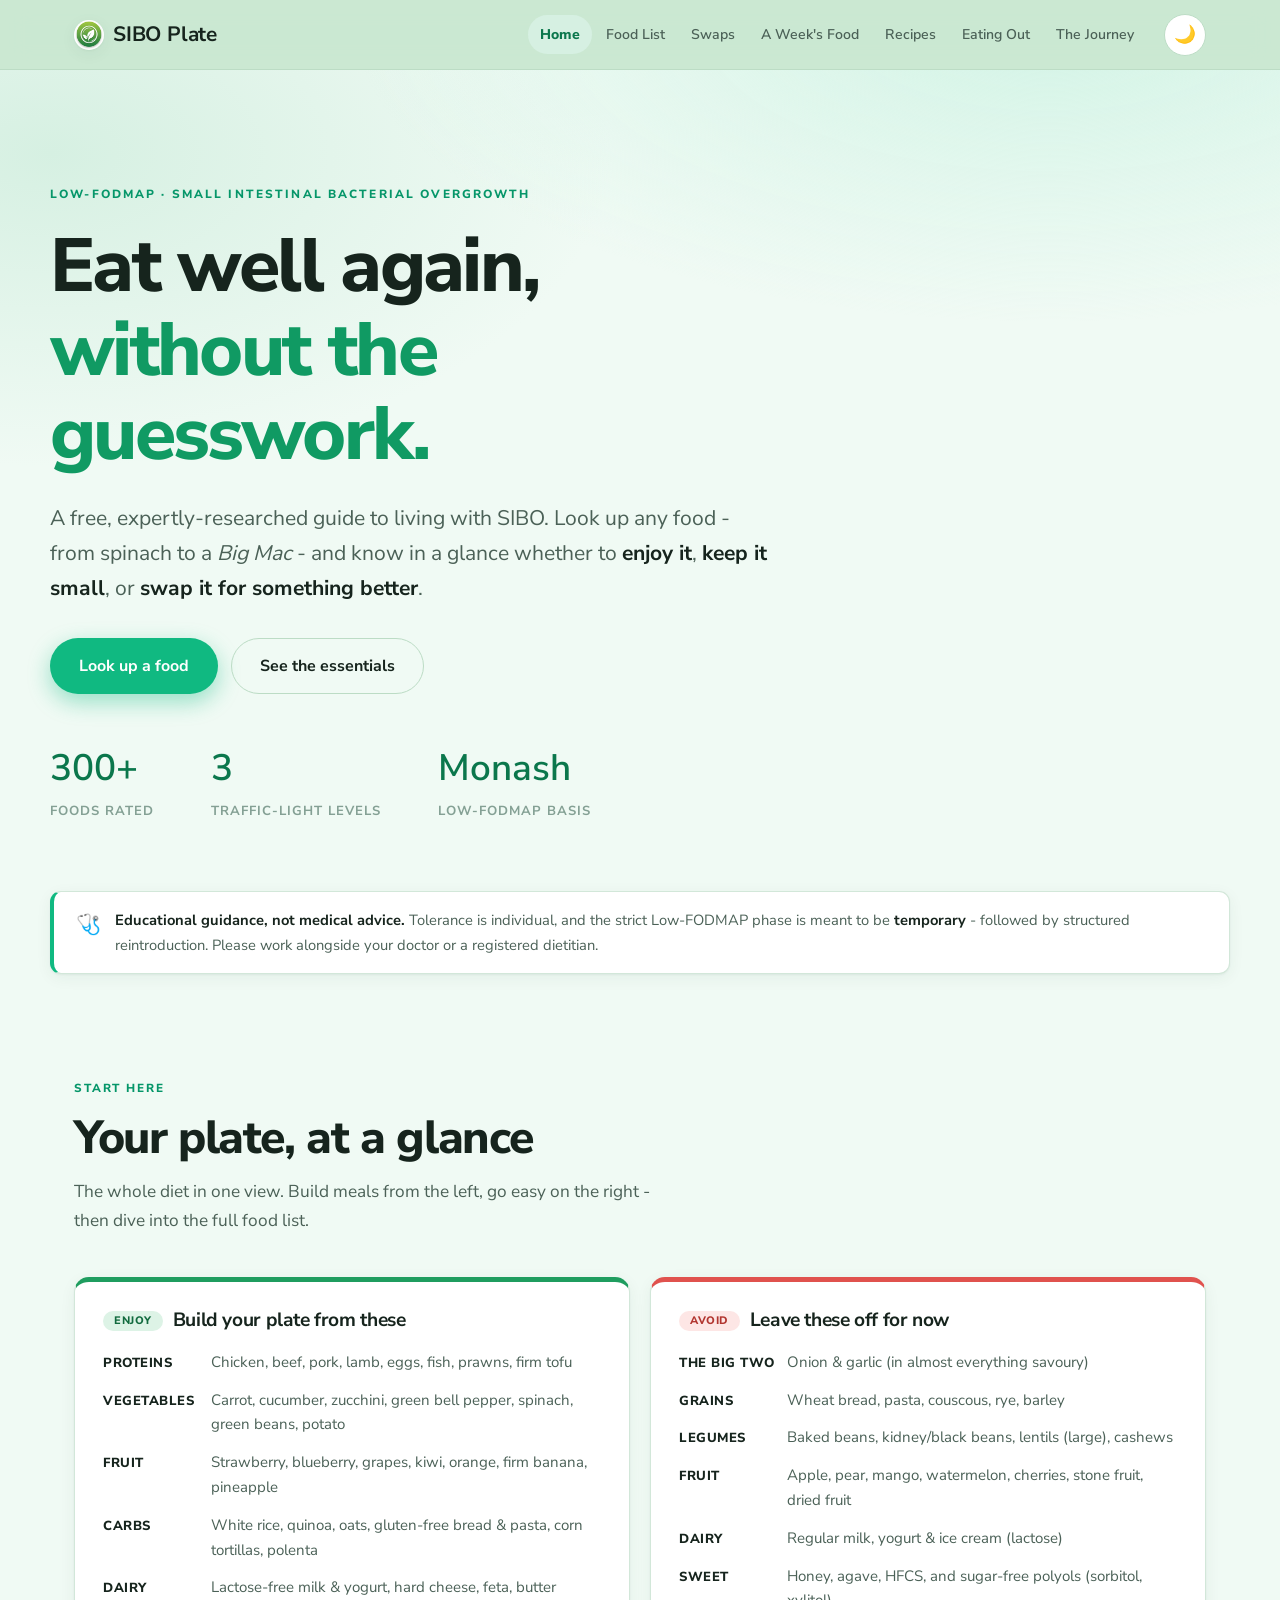
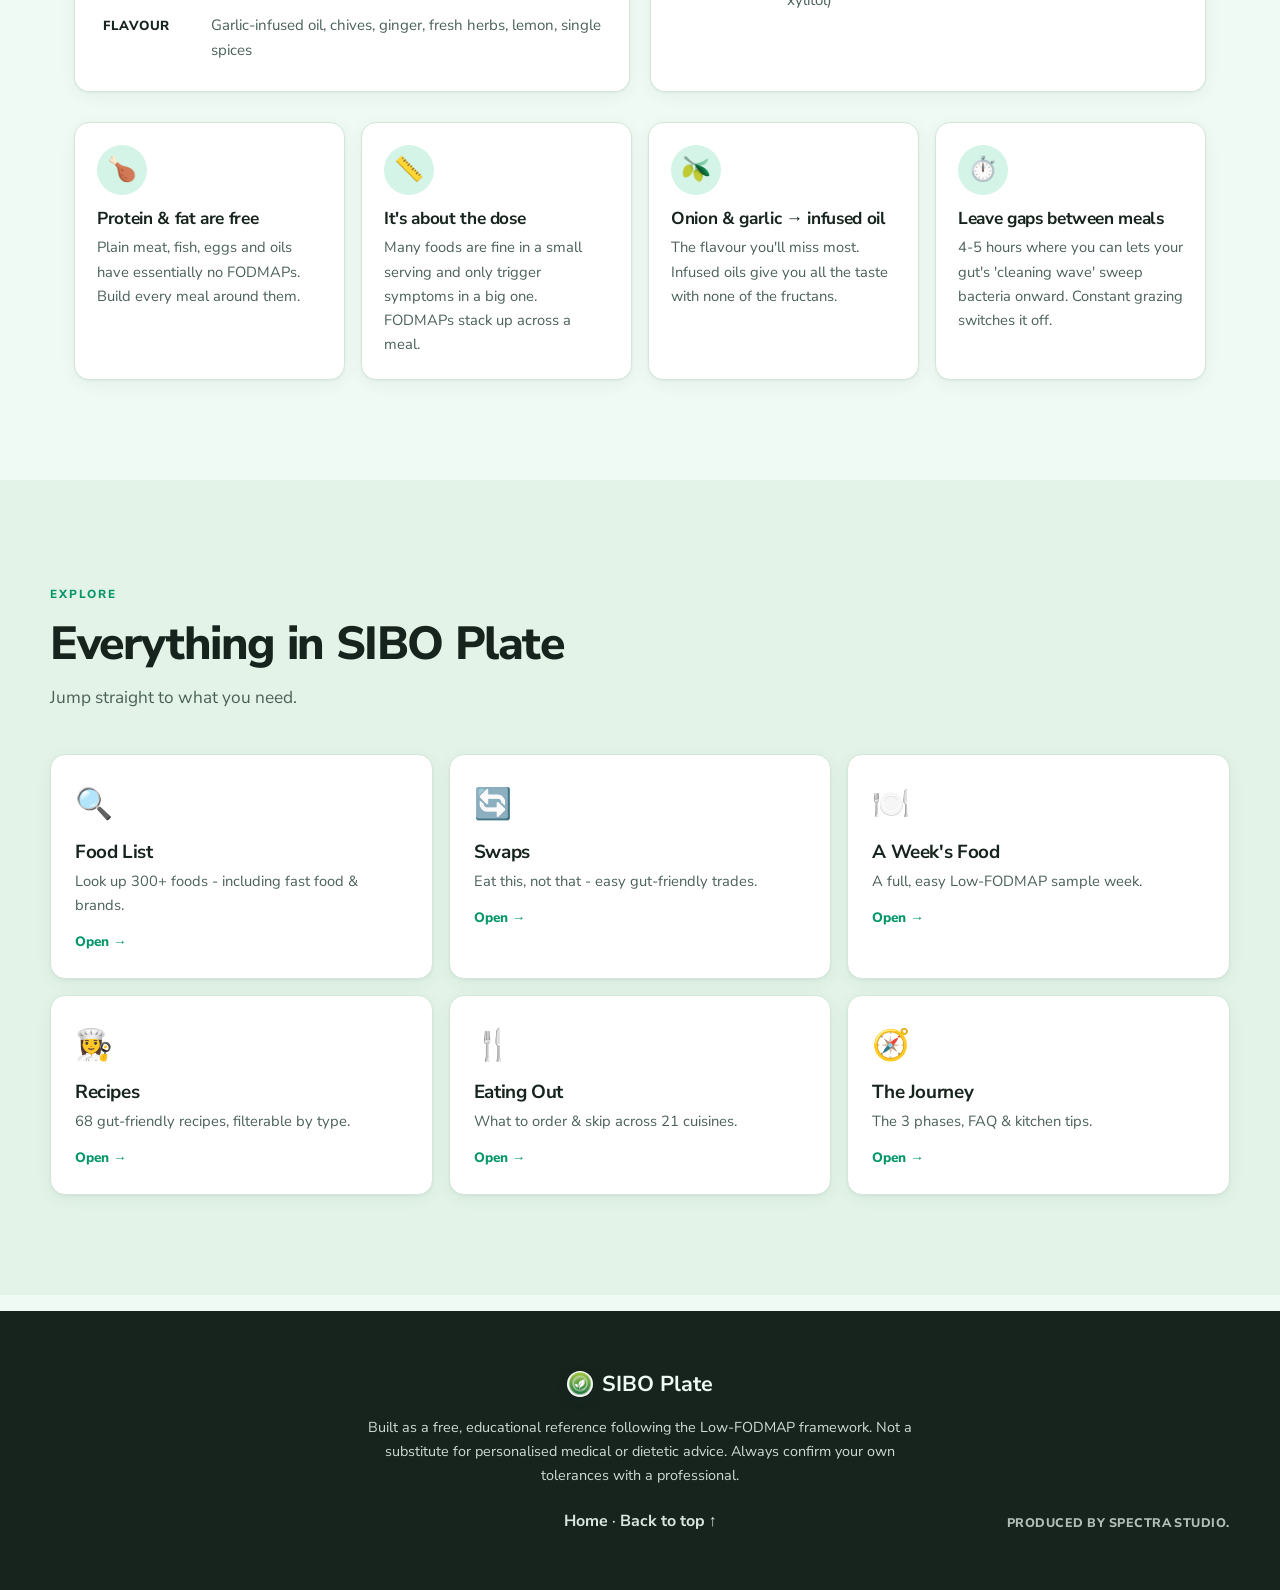
==== index.html @ 744a4875 "Revert "Add 5 selectable colour themes with a header palette picker" This reverts commit 7a959d44ee6" ====
<!DOCTYPE html>
<html lang="en">
<head>
  <meta charset="UTF-8" />
  <meta name="viewport" content="width=device-width, initial-scale=1.0" />
  <meta name="description" content="SIBO Plate - a free, expertly-researched Low-FODMAP guide to what to eat with SIBO. Look up 300+ foods (including fast food & brands), simple swaps, snacks, recipes and eating-out tips." />
  <title>SIBO Plate · Your Free Low-FODMAP Eating Guide</title>

  <link rel="preload" href="fonts/nunito-sans.woff2" as="font" type="font/woff2" crossorigin />
  <link rel="stylesheet" href="css/styles.css?v=20260723-1" />
  <link rel="icon" href="assets/img/logo.webp" />
</head>
<body data-page="home">

  <!-- ============================ HERO ============================ -->
  <section class="hero">
    <div class="hero-content">
      <p class="eyebrow">Low-FODMAP · Small Intestinal Bacterial Overgrowth</p>
      <h1>Eat well again,<br><span class="accent">without the guesswork.</span></h1>
      <p class="lede">
        A free, expertly-researched guide to living with SIBO. Look up any food - from
        spinach to a <em>Big Mac</em> - and know in a glance whether to <strong>enjoy it</strong>,
        <strong>keep it small</strong>, or <strong>swap it for something better</strong>.
      </p>
      <div class="hero-cta">
        <a href="foods.html" class="btn btn-primary">Look up a food</a>
        <a href="#glance" class="btn btn-ghost">See the essentials</a>
      </div>

      <dl class="hero-stats">
        <div><dt id="statFoods">200+</dt><dd>foods rated</dd></div>
        <div><dt>3</dt><dd>traffic-light levels</dd></div>
        <div><dt>Monash</dt><dd>Low-FODMAP basis</dd></div>
      </dl>
    </div>
  </section>

  <!-- ============================ DISCLAIMER ============================ -->
  <div class="disclaimer" role="note">
    <span class="disclaimer-icon" aria-hidden="true">🩺</span>
    <p>
      <strong>Educational guidance, not medical advice.</strong> Tolerance is individual, and the
      strict Low-FODMAP phase is meant to be <strong>temporary</strong> - followed by structured
      reintroduction. Please work alongside your doctor or a registered dietitian.
    </p>
  </div>

  <main>

    <!-- ============================ AT A GLANCE ============================ -->
    <section id="glance" class="section">
      <div class="section-head">
        <span class="kicker">Start here</span>
        <h2>Your plate, at a glance</h2>
        <p class="section-sub">The whole diet in one view. Build meals from the left, go easy on the right - then dive into the full food list.</p>
      </div>

      <div class="glance-grid">
        <div class="glance-panel glance-eat">
          <h3><span class="glance-badge eat">Enjoy</span> Build your plate from these</h3>
          <ul id="glanceEat" class="glance-list"></ul>
        </div>
        <div class="glance-panel glance-avoid">
          <h3><span class="glance-badge avoid">Avoid</span> Leave these off for now</h3>
          <ul id="glanceAvoid" class="glance-list"></ul>
        </div>
      </div>

      <div id="principles" class="principles-grid"></div>
    </section>

    <!-- ============================ QUICK LINKS ============================ -->
    <section class="section section-alt">
      <div class="section-head">
        <span class="kicker">Explore</span>
        <h2>Everything in SIBO Plate</h2>
        <p class="section-sub">Jump straight to what you need.</p>
      </div>
      <div class="quicklinks-grid">
        <a class="quicklink-card" href="foods.html"><span class="ql-icon" aria-hidden="true">🔍</span><h3>Food List</h3><p>Look up 300+ foods - including fast food &amp; brands.</p><span class="ql-go">Open →</span></a>
        <a class="quicklink-card" href="swaps.html"><span class="ql-icon" aria-hidden="true">🔄</span><h3>Swaps</h3><p>Eat this, not that - easy gut-friendly trades.</p><span class="ql-go">Open →</span></a>
        <a class="quicklink-card" href="meals.html"><span class="ql-icon" aria-hidden="true">🍽️</span><h3>A Week's Food</h3><p>A full, easy Low-FODMAP sample week.</p><span class="ql-go">Open →</span></a>
        <a class="quicklink-card" href="recipes.html"><span class="ql-icon" aria-hidden="true">👩‍🍳</span><h3>Recipes</h3><p>68 gut-friendly recipes, filterable by type.</p><span class="ql-go">Open →</span></a>
        <a class="quicklink-card" href="eating-out.html"><span class="ql-icon" aria-hidden="true">🍴</span><h3>Eating Out</h3><p>What to order &amp; skip across 21 cuisines.</p><span class="ql-go">Open →</span></a>
        <a class="quicklink-card" href="journey.html"><span class="ql-icon" aria-hidden="true">🧭</span><h3>The Journey</h3><p>The 3 phases, FAQ &amp; kitchen tips.</p><span class="ql-go">Open →</span></a>
      </div>
    </section>

  </main>

  <script src="js/data.js?v=20260723-1"></script>
  <script src="js/layout.js?v=20260723-1"></script>
  <script src="js/app.js?v=20260723-1"></script>
</body>
</html>
---- css/styles.css ----
/* =========================================================================
   SIBO Plate - Stylesheet  ·  "Fresh Green · Modern Wellbeing"
   Self-contained: self-hosted variable font (Nunito Sans), no external CDNs.
   ========================================================================= */

/* ----------------------------- Fonts ----------------------------- */
@font-face {
  font-family: "Nunito Sans";
  src: url("../fonts/nunito-sans.woff2") format("woff2");
  font-weight: 200 900;
  font-style: normal;
  font-display: swap;
}

/* ----------------------------- Design tokens ----------------------------- */
:root {
  /* Fresh green surfaces (light) */
  --bg:            #f0faf4;
  --bg-alt:        #e3f3e8;
  --surface:       #ffffff;
  --surface-2:     #eef8f1;
  --header-bg:     #c7e6cf;
  --ink:           #16241d;
  --ink-soft:      #4b6157;
  --ink-faint:     #84a094;
  --border:        #d2e7d9;
  --border-strong: #bcdcc5;

  /* Primary = fresh emerald */
  --primary:       #109a63;
  --primary-deep:  #0b774c;
  --primary-soft:  #d6f0e2;

  /* Accent = vivid mint-emerald (CTAs / highlights) */
  --accent:        #10b981;
  --accent-deep:   #059669;
  --accent-soft:   #d3f4e6;

  /* Traffic lights (clean, accessible) */
  --green:         #1f9d5f;  --green-bg: #ddf3e6;  --green-ink: #126b3f;
  --yellow:        #c8920c;  --yellow-bg:#fbf0d2;  --yellow-ink:#855f08;
  --red:           #e0524e;  --red-bg:   #fde6e5;  --red-ink:   #b1352f;

  /* Shape + depth */
  --radius:        15px;
  --radius-sm:     11px;
  --radius-lg:     22px;
  --shadow-sm:     0 1px 2px rgba(16,60,40,.05), 0 4px 16px rgba(16,72,46,.06);
  --shadow-md:     0 8px 26px rgba(12,70,45,.09), 0 18px 44px rgba(12,70,45,.07);
  --shadow-lg:     0 28px 70px rgba(8,52,36,.18);

  --maxw:          1180px;
  --header-h:      70px;

  /* --serif kept as the variable name, now a clean sans for a modern look */
  --serif: "Nunito Sans", -apple-system, BlinkMacSystemFont, "Segoe UI", Roboto, sans-serif;
  --sans:  "Nunito Sans", -apple-system, BlinkMacSystemFont, "Segoe UI", Roboto, sans-serif;
  --ease:  cubic-bezier(.4, 0, .2, 1);
}

[data-theme="dark"] {
  --bg:            #0e1613;
  --bg-alt:        #0a1210;
  --surface:       #16211c;
  --surface-2:     #1d2a24;
  --header-bg:     #070d0b;
  --ink:           #e9f2ec;
  --ink-soft:      #a6bbb0;
  --ink-faint:     #74907f;
  --border:        #25342c;
  --border-strong: #324339;

  --primary:       #34d399;
  --primary-deep:  #6ee7b7;
  --primary-soft:  #112a20;

  --accent:        #2dd4a4;
  --accent-deep:   #5fe9c2;
  --accent-soft:   #0f2a20;

  --green: #3ecf86; --green-bg: #122a1d; --green-ink: #84e3b0;
  --yellow:#e0b04a; --yellow-bg:#2c2410; --yellow-ink:#f0cd80;
  --red:   #f0726e; --red-bg:   #341a1a; --red-ink:  #f4a6a2;

  --shadow-sm: 0 1px 2px rgba(0,0,0,.45);
  --shadow-md: 0 10px 28px rgba(0,0,0,.5);
  --shadow-lg: 0 28px 70px rgba(0,0,0,.65);
}

/* ----------------------------- Base ----------------------------- */
* { box-sizing: border-box; }
html { scroll-behavior: smooth; scroll-padding-top: calc(var(--header-h) + 14px); }
body {
  margin: 0; font-family: var(--sans); color: var(--ink); background: var(--bg);
  line-height: 1.65; -webkit-font-smoothing: antialiased; text-rendering: optimizeLegibility;
  transition: background .4s var(--ease), color .4s var(--ease);
}
h1, h2, h3, h4 { font-family: var(--serif); line-height: 1.12; margin: 0; font-weight: 700; letter-spacing: -.02em; }
p { margin: 0; }
a { color: var(--primary-deep); text-decoration: none; }
a:hover { text-decoration: underline; }
em { font-style: italic; }
::selection { background: var(--accent-soft); color: var(--accent-deep); }

/* ----------------------------- Header ----------------------------- */
.site-header {
  position: sticky; top: 0; z-index: 50; height: var(--header-h);
  background: color-mix(in srgb, var(--header-bg) 90%, transparent);
  backdrop-filter: saturate(160%) blur(14px);
  border-bottom: 1px solid var(--border-strong);
}
.header-inner { max-width: var(--maxw); margin: 0 auto; height: 100%; padding: 0 24px; display: flex; align-items: center; gap: 18px; }
.brand { display: flex; align-items: center; gap: 9px; font-family: var(--serif); font-weight: 700; font-size: 1.3rem; color: var(--ink); letter-spacing: -.01em; }
.brand:hover { text-decoration: none; }
.brand-mark { font-size: 1.35rem; }
.main-nav { margin-left: auto; display: flex; gap: 2px; flex-wrap: wrap; }
.main-nav a { color: var(--ink-soft); font-weight: 600; font-size: .88rem; padding: 8px 12px; border-radius: 999px; transition: color .2s, background .2s; }
.main-nav a:hover { color: var(--primary-deep); background: var(--primary-soft); text-decoration: none; }
.main-nav a.is-active, .main-nav a[aria-current="page"] { color: var(--primary-deep); background: var(--primary-soft); font-weight: 800; }
.header-actions { display: flex; align-items: center; gap: 6px; }
.icon-btn {
  display: grid; place-items: center; width: 42px; height: 42px; border-radius: 50%;
  border: 1px solid var(--border-strong); background: var(--surface); color: var(--ink);
  font-size: 1.1rem; cursor: pointer; transition: background .2s, border-color .2s, transform .15s;
}
.icon-btn:hover { background: var(--surface-2); border-color: var(--accent); }
.icon-btn:active { transform: scale(.93); }
.nav-toggle { display: none; }

/* ----------------------------- Hero ----------------------------- */
.hero {
  position: relative; overflow: hidden;
  padding: clamp(56px, 9vw, 120px) 24px clamp(44px, 6vw, 84px);
  background:
    radial-gradient(1200px 520px at 82% -6%, var(--accent-soft), transparent 58%),
    radial-gradient(1000px 560px at 4% 10%, var(--primary-soft), transparent 56%);
}
.hero-content { position: relative; max-width: var(--maxw); margin: 0 auto; }
.eyebrow { text-transform: uppercase; letter-spacing: .18em; font-size: .74rem; font-weight: 800; color: var(--accent-deep); margin-bottom: 20px; }
.hero h1 { font-size: clamp(2.5rem, 6.2vw, 4.7rem); font-weight: 800; max-width: 15ch; letter-spacing: -.035em; }
.hero h1 .accent { color: var(--primary); }
.lede { margin-top: 24px; max-width: 56ch; font-size: clamp(1.08rem, 2vw, 1.32rem); color: var(--ink-soft); }
.lede strong { color: var(--ink); font-weight: 700; }
.hero-cta { margin-top: 32px; display: flex; gap: 13px; flex-wrap: wrap; }
.btn { display: inline-flex; align-items: center; gap: 8px; padding: 14px 28px; border-radius: 999px; font-weight: 700; font-size: 1rem; font-family: var(--sans); cursor: pointer; border: 1.5px solid transparent; transition: transform .15s, box-shadow .2s, background .2s; }
.btn:hover { text-decoration: none; transform: translateY(-2px); }
.btn-primary { background: var(--accent); color: #fff; box-shadow: 0 8px 22px color-mix(in srgb, var(--accent) 40%, transparent); }
.btn-primary:hover { background: var(--accent-deep); }
.btn-ghost { background: transparent; color: var(--ink); border-color: var(--border-strong); }
.btn-ghost:hover { background: var(--surface); border-color: var(--accent); }

.hero-stats { display: flex; gap: clamp(22px, 5vw, 56px); margin: 44px 0 0; flex-wrap: wrap; }
.hero-stats div { display: flex; flex-direction: column; }
.hero-stats dt { font-family: var(--serif); font-size: clamp(1.7rem, 3vw, 2.3rem); font-weight: 600; color: var(--primary-deep); }
.hero-stats dd { margin: 2px 0 0; font-size: .82rem; text-transform: uppercase; letter-spacing: .08em; color: var(--ink-faint); font-weight: 700; }

/* ----------------------------- Disclaimer ----------------------------- */
.disclaimer {
  max-width: var(--maxw); margin: 0 auto; padding: 16px 22px; display: flex; gap: 14px; align-items: flex-start;
  background: var(--surface); border: 1px solid var(--border); border-left: 4px solid var(--accent);
  border-radius: var(--radius-sm); box-shadow: var(--shadow-sm); position: relative; z-index: 2;
  width: calc(100% - 48px); margin-top: -8px;
}
.disclaimer-icon { font-size: 1.25rem; }
.disclaimer p { font-size: .92rem; color: var(--ink-soft); }
.disclaimer strong { color: var(--ink); }

/* ----------------------------- Sections ----------------------------- */
.section { max-width: var(--maxw); margin: 0 auto; padding: clamp(58px, 8vw, 100px) 24px; }
.section-alt { background: var(--bg-alt); max-width: none; }
.section-alt > * { max-width: var(--maxw); margin-left: auto; margin-right: auto; }
.section-head { margin-bottom: 42px; }
.kicker { display: inline-block; text-transform: uppercase; letter-spacing: .16em; font-size: .73rem; font-weight: 800; color: var(--accent-deep); margin-bottom: 14px; }
.section-head h2 { font-size: clamp(1.9rem, 4vw, 2.9rem); font-weight: 800; letter-spacing: -.03em; }
.section-sub { margin-top: 14px; max-width: 60ch; color: var(--ink-soft); font-size: 1.08rem; }

/* ----------------------------- At a glance ----------------------------- */
.glance-grid { display: grid; grid-template-columns: 1fr 1fr; gap: 20px; margin-bottom: 30px; }
.glance-panel { background: var(--surface); border: 1px solid var(--border); border-radius: var(--radius); padding: 28px; box-shadow: var(--shadow-sm); }
.glance-eat   { border-top: 5px solid var(--green); }
.glance-avoid { border-top: 5px solid var(--red); }
.glance-panel h3 { display: flex; align-items: center; gap: 10px; font-size: 1.2rem; margin-bottom: 18px; }
.glance-badge { font-family: var(--sans); font-size: .68rem; font-weight: 800; text-transform: uppercase; letter-spacing: .05em; padding: 4px 11px; border-radius: 999px; }
.glance-badge.eat   { background: var(--green-bg); color: var(--green-ink); }
.glance-badge.avoid { background: var(--red-bg);  color: var(--red-ink); }
.glance-list { list-style: none; padding: 0; margin: 0; display: grid; gap: 13px; }
.glance-list li { display: grid; grid-template-columns: 96px 1fr; gap: 12px; align-items: baseline; font-size: .94rem; }
.glance-list .g-group { font-weight: 800; color: var(--ink); font-size: .82rem; text-transform: uppercase; letter-spacing: .04em; }
.glance-list .g-items { color: var(--ink-soft); }

.principles-grid { display: grid; grid-template-columns: repeat(4, 1fr); gap: 16px; }
.principle { background: var(--surface); border: 1px solid var(--border); border-radius: var(--radius); padding: 22px; box-shadow: var(--shadow-sm); transition: transform .2s var(--ease), box-shadow .2s; }
.principle:hover { transform: translateY(-4px); box-shadow: var(--shadow-md); }
.principle-icon { width: 50px; height: 50px; border-radius: 50%; display: grid; place-items: center; font-size: 1.5rem; background: var(--accent-soft); margin-bottom: 14px; }
.principle h3 { font-size: 1.08rem; margin-bottom: 7px; }
.principle p { font-size: .92rem; color: var(--ink-soft); }

/* ----------------------------- Quick links (home) ----------------------------- */
.quicklinks-grid { display: grid; grid-template-columns: repeat(3, minmax(0, 1fr)); gap: 16px; }
.quicklink-card { display: flex; flex-direction: column; align-items: flex-start; background: var(--surface); border: 1px solid var(--border); border-radius: var(--radius); padding: 24px; box-shadow: var(--shadow-sm); color: var(--ink); transition: transform .18s var(--ease), box-shadow .18s, border-color .18s; }
.quicklink-card:hover { transform: translateY(-4px); box-shadow: var(--shadow-md); border-color: var(--accent); text-decoration: none; }
.quicklink-card .ql-icon { font-size: 1.9rem; }
.quicklink-card h3 { font-size: 1.18rem; margin: 12px 0 6px; }
.quicklink-card p { font-size: .92rem; color: var(--ink-soft); }
.quicklink-card .ql-go { margin-top: 14px; font-size: .85rem; font-weight: 800; color: var(--accent-deep); }

/* ----------------------------- Food explorer ----------------------------- */
.explorer-controls { display: flex; gap: 16px; flex-wrap: wrap; align-items: center; justify-content: space-between; margin-bottom: 18px; }
.search-wrap { position: relative; flex: 1 1 300px; max-width: 460px; }
.search-icon { position: absolute; left: 18px; top: 50%; transform: translateY(-50%); opacity: .55; font-size: .95rem; }
#foodSearch {
  width: 100%; padding: 15px 18px 15px 46px; border: 1.5px solid var(--border-strong); border-radius: 999px;
  background: var(--surface); color: var(--ink); font-size: 1rem; font-family: inherit; transition: border-color .2s, box-shadow .2s;
}
#foodSearch:focus { outline: none; border-color: var(--accent); box-shadow: 0 0 0 4px var(--accent-soft); }
.status-filters { display: flex; gap: 8px; flex-wrap: wrap; }
.chip { display: inline-flex; align-items: center; gap: 7px; padding: 10px 17px; border-radius: 999px; font-weight: 700; font-size: .88rem; font-family: inherit; border: 1.5px solid var(--border-strong); background: var(--surface); color: var(--ink-soft); cursor: pointer; transition: all .18s var(--ease); }
.chip:hover { border-color: var(--accent); color: var(--accent-deep); }
.chip-status.is-active { background: var(--ink); color: var(--bg); border-color: var(--ink); }
.cat-filters { display: flex; gap: 9px; flex-wrap: wrap; margin-bottom: 24px; }
.cat-chip { display: inline-flex; align-items: center; gap: 6px; padding: 9px 15px; border-radius: 999px; font-weight: 600; font-size: .86rem; font-family: inherit; border: 1.5px solid var(--border); background: var(--surface); color: var(--ink-soft); cursor: pointer; transition: all .18s var(--ease); }
.cat-chip:hover { border-color: var(--accent); color: var(--accent-deep); }
.cat-chip.is-active { background: var(--accent); color: #fff; border-color: var(--accent); }
.cat-ico { display: inline-flex; align-items: center; justify-content: center; width: 20px; height: 20px; }
.cat-ico img { width: 20px; height: 20px; object-fit: cover; border-radius: 50%; display: block; }
.cat-ico .cat-emoji { display: none; }
.cat-ico.noimg img { display: none; }
.cat-ico.noimg .cat-emoji { display: inline; }

/* ----------------------------- Brand logo ----------------------------- */
.brand-mark { display: inline-flex; align-items: center; }
.brand-logo { width: 30px; height: 30px; border-radius: 50%; object-fit: cover; display: block; box-shadow: var(--shadow-sm); }
.brand-mark .brand-emoji { display: none; }
.brand-mark.noimg .brand-logo { display: none; }
.brand-mark.noimg .brand-emoji { display: inline; }
.footer-mark { vertical-align: middle; }
.footer-mark .brand-logo { width: 26px; height: 26px; }

/* ----------------------------- Cuisine icon ----------------------------- */
.cuisine-ico { position: relative; width: 42px; height: 42px; flex: none; display: inline-flex; align-items: center; justify-content: center; }
.cuisine-ico img { width: 42px; height: 42px; border-radius: 50%; object-fit: cover; display: block; }
.cuisine-ico .cuisine-emoji { display: none; }
.cuisine-ico.noimg img { display: none; }
.cuisine-ico.noimg .cuisine-emoji { display: inline; font-size: 1.95rem; }

/* ----------------------------- A Week's Food ----------------------------- */
.week-grid { display: grid; grid-template-columns: repeat(auto-fill, minmax(300px, 1fr)); gap: 18px; }
.day-card { background: var(--surface); border: 1px solid var(--border); border-radius: var(--radius); padding: 22px 24px; box-shadow: var(--shadow-sm); }
.day-name { font-family: var(--serif); font-size: 1.3rem; margin-bottom: 14px; padding-bottom: 10px; border-bottom: 2px solid var(--accent-soft); color: var(--accent-deep); }
.day-meals { list-style: none; padding: 0; margin: 0; display: grid; gap: 14px; }
.day-meal { display: flex; gap: 12px; align-items: flex-start; }
.day-meal .meal-emoji { font-size: 1.5rem; flex: none; line-height: 1.2; }
.day-meal-text { display: flex; flex-direction: column; gap: 1px; }
.meal-slot-label { font-size: .7rem; font-weight: 800; text-transform: uppercase; letter-spacing: .06em; color: var(--ink-faint); }
.meal-title { font-weight: 700; font-size: .98rem; }
.meal-detail { font-size: .86rem; color: var(--ink-soft); }
.result-count { font-size: .86rem; color: var(--ink-faint); margin-bottom: 18px; font-weight: 700; }

.food-grid { display: grid; grid-template-columns: repeat(auto-fill, minmax(248px, 1fr)); gap: 15px; }
.food-card { position: relative; background: var(--surface); border: 1px solid var(--border); border-left: 5px solid var(--border); border-radius: var(--radius-sm); padding: 16px 18px; box-shadow: var(--shadow-sm); transition: transform .16s var(--ease), box-shadow .16s; }
.food-card:hover { transform: translateY(-3px); box-shadow: var(--shadow-md); }
.food-card.s-green  { border-left-color: var(--green); }
.food-card.s-yellow { border-left-color: var(--yellow); }
.food-card.s-red    { border-left-color: var(--red); }
.food-card-top { display: flex; align-items: flex-start; justify-content: space-between; gap: 10px; margin-bottom: 6px; }
.food-name { font-weight: 700; font-size: 1rem; color: var(--ink); }
.food-badge { flex: none; font-size: .66rem; font-weight: 800; text-transform: uppercase; letter-spacing: .04em; padding: 3px 9px; border-radius: 999px; margin-top: 2px; }
.s-green  .food-badge { background: var(--green-bg);  color: var(--green-ink); }
.s-yellow .food-badge { background: var(--yellow-bg); color: var(--yellow-ink); }
.s-red    .food-badge { background: var(--red-bg);    color: var(--red-ink); }
.food-note { font-size: .85rem; color: var(--ink-soft); }
.food-instead { margin-top: 9px; font-size: .82rem; color: var(--green-ink); background: var(--green-bg); border-radius: 8px; padding: 6px 10px; font-weight: 600; }
.food-instead b { font-weight: 800; }
.no-results { text-align: center; padding: 44px; color: var(--ink-faint); font-size: 1.05rem; }

/* ----------------------------- Swaps ----------------------------- */
.swap-grid { display: grid; grid-template-columns: repeat(auto-fill, minmax(340px, 1fr)); gap: 18px; }
.swap-card { background: var(--surface); border: 1px solid var(--border); border-radius: var(--radius); overflow: hidden; box-shadow: var(--shadow-sm); transition: transform .2s var(--ease), box-shadow .2s; }
.swap-card:hover { transform: translateY(-4px); box-shadow: var(--shadow-md); }
.swap-head { display: flex; align-items: center; gap: 12px; padding: 17px 20px; }
.swap-emoji { font-size: 1.7rem; }
.swap-head h3 { font-size: 1.12rem; }
.swap-row { padding: 15px 20px; }
.swap-row.avoid { background: var(--red-bg); }
.swap-row.eat   { background: var(--green-bg); }
.swap-tag { display: inline-flex; align-items: center; gap: 6px; font-size: .7rem; font-weight: 800; text-transform: uppercase; letter-spacing: .05em; margin-bottom: 6px; font-family: var(--sans); }
.swap-row.avoid .swap-tag { color: var(--red-ink); }
.swap-row.eat .swap-tag { color: var(--green-ink); }
.swap-title { font-family: var(--serif); font-weight: 600; color: var(--ink); font-size: 1.12rem; }
.swap-detail { font-size: .88rem; color: var(--ink-soft); margin-top: 4px; }
.swap-arrow { text-align: center; margin: -8px 0; position: relative; z-index: 1; }
.swap-arrow span { background: var(--surface); border: 1px solid var(--border-strong); border-radius: 50%; width: 32px; height: 32px; display: inline-grid; place-items: center; box-shadow: var(--shadow-sm); color: var(--accent); font-weight: 800; }

/* ----------------------------- Snacks ----------------------------- */
.snack-grid { display: grid; grid-template-columns: repeat(auto-fill, minmax(252px, 1fr)); gap: 15px; }
.snack-card { display: flex; gap: 13px; align-items: flex-start; background: var(--surface); border: 1px solid var(--border); border-radius: var(--radius-sm); padding: 17px; box-shadow: var(--shadow-sm); transition: transform .16s var(--ease), box-shadow .16s; }
.snack-card:hover { transform: translateY(-3px); box-shadow: var(--shadow-md); }
.snack-emoji { font-size: 1.6rem; line-height: 1; flex: none; }
.snack-name { font-weight: 700; font-size: .98rem; }
.snack-note { font-size: .84rem; color: var(--ink-soft); margin-top: 3px; }

/* ----------------------------- Meal timeline ----------------------------- */
.meal-timeline { display: grid; gap: 14px; }
.meal-row { display: grid; grid-template-columns: 168px 1fr; gap: 24px; align-items: start; background: var(--surface); border: 1px solid var(--border); border-radius: var(--radius); padding: 22px 26px; box-shadow: var(--shadow-sm); }
.meal-slot { display: flex; align-items: center; gap: 11px; font-family: var(--serif); font-weight: 600; font-size: 1.05rem; color: var(--accent-deep); }
.meal-slot .meal-emoji { font-size: 1.4rem; }
.meal-main h3 { font-size: 1.18rem; margin-bottom: 5px; }
.meal-main p { font-size: .94rem; color: var(--ink-soft); }
.meal-alt { margin-top: 8px; font-size: .85rem; color: var(--ink-faint); font-style: italic; }

/* ----------------------------- Recipes ----------------------------- */
.recipe-grid { display: grid; grid-template-columns: repeat(auto-fill, minmax(284px, 1fr)); gap: 18px; }
.recipe-card { text-align: left; cursor: pointer; background: var(--surface); border: 1px solid var(--border); border-radius: var(--radius); padding: 0; overflow: hidden; box-shadow: var(--shadow-sm); font-family: inherit; display: flex; flex-direction: column; transition: transform .18s var(--ease), box-shadow .18s, border-color .18s; }
.recipe-card:hover { transform: translateY(-4px); box-shadow: var(--shadow-md); border-color: var(--accent); }
.recipe-thumb { position: relative; width: 100%; aspect-ratio: 4 / 3; background: var(--bg-alt); display: flex; align-items: center; justify-content: center; }
.recipe-thumb img { width: 100%; height: 100%; object-fit: cover; display: block; }
.recipe-thumb .recipe-emoji { display: none; font-size: 2.8rem; }
.recipe-thumb.noimg img { display: none; }
.recipe-thumb.noimg .recipe-emoji { display: block; }
.recipe-card-body { padding: 16px 22px 22px; display: flex; flex-direction: column; flex: 1; }
.recipe-emoji { font-size: 2.1rem; }
.recipe-card h3 { font-size: 1.2rem; margin: 4px 0 6px; }
.recipe-tagline { font-size: .9rem; color: var(--ink-soft); }
.recipe-meta { display: flex; gap: 14px; margin-top: auto; padding-top: 14px; font-size: .8rem; color: var(--ink-faint); font-weight: 700; }
.recipe-meta span { display: inline-flex; align-items: center; gap: 5px; }
.recipe-open { margin-top: 12px; font-size: .85rem; font-weight: 800; color: var(--accent-deep); }

/* ----------------------------- Modal ----------------------------- */
.modal { position: fixed; inset: 0; z-index: 100; display: grid; place-items: center; padding: 20px; }
.modal[hidden] { display: none; }
.modal-backdrop { position: absolute; inset: 0; background: rgba(6,22,16,.55); backdrop-filter: blur(3px); animation: fade .25s var(--ease); }
.modal-card { position: relative; background: var(--surface); border-radius: var(--radius-lg); max-width: 660px; width: 100%; max-height: 88vh; overflow-y: auto; box-shadow: var(--shadow-lg); padding: 38px; animation: pop .28s var(--ease); }
.modal-close { position: absolute; top: 18px; right: 18px; width: 40px; height: 40px; border-radius: 50%; border: 1px solid var(--border); background: var(--surface-2); color: var(--ink); font-size: 1.4rem; line-height: 1; cursor: pointer; transition: background .2s, transform .15s; }
.modal-close:hover { background: var(--border); transform: rotate(90deg); }
@keyframes fade { from { opacity: 0; } }
@keyframes pop { from { opacity: 0; transform: translateY(14px) scale(.98); } }
.modal-emoji { font-size: 2.8rem; }
.modal-figure { position: relative; width: 100%; aspect-ratio: 16 / 9; background: var(--bg-alt); border-radius: var(--radius); overflow: hidden; margin-bottom: 22px; display: flex; align-items: center; justify-content: center; }
.modal-figure img { width: 100%; height: 100%; object-fit: cover; display: block; }
.modal-figure .modal-emoji { display: none; }
.modal-figure.noimg { aspect-ratio: auto; background: none; margin-bottom: 6px; }
.modal-figure.noimg .modal-emoji { display: block; }
.modal-card h2 { font-size: 1.8rem; margin: 10px 0 6px; }
.modal-tagline { color: var(--ink-soft); font-size: 1.02rem; }
.modal-meta { display: flex; gap: 16px; margin: 18px 0; flex-wrap: wrap; }
.modal-meta .pill { background: var(--accent-soft); color: var(--accent-deep); font-weight: 700; font-size: .82rem; padding: 6px 14px; border-radius: 999px; }
.modal-why { background: var(--surface-2); border-radius: var(--radius-sm); padding: 15px 17px; font-size: .92rem; color: var(--ink-soft); margin-bottom: 24px; }
.modal-why strong { color: var(--ink); }
.modal-section-title { font-size: .78rem; text-transform: uppercase; letter-spacing: .1em; font-weight: 800; color: var(--accent-deep); margin: 0 0 13px; font-family: var(--sans); }
.modal-ingredients { list-style: none; padding: 0; margin: 0 0 26px; display: grid; gap: 8px; }
.modal-ingredients li { padding-left: 26px; position: relative; font-size: .95rem; }
.modal-ingredients li::before { content: "•"; position: absolute; left: 8px; color: var(--accent); font-weight: 800; }
.modal-steps { padding-left: 0; margin: 0; list-style: none; counter-reset: step; display: grid; gap: 14px; }
.modal-steps li { position: relative; padding-left: 44px; font-size: .96rem; counter-increment: step; }
.modal-steps li::before { content: counter(step); position: absolute; left: 0; top: -2px; width: 30px; height: 30px; border-radius: 50%; background: var(--accent); color: #fff; display: grid; place-items: center; font-size: .82rem; font-weight: 800; font-family: var(--sans); }
.modal-safety { margin-top: 24px; background: var(--yellow-bg); border: 1px solid var(--yellow); border-radius: var(--radius-sm); padding: 15px 17px; font-size: .88rem; color: var(--yellow-ink); }

/* ----------------------------- Cuisine ----------------------------- */
.cuisine-grid { display: grid; grid-template-columns: repeat(auto-fill, minmax(330px, 1fr)); gap: 18px; }
.cuisine-card { background: var(--surface); border: 1px solid var(--border); border-radius: var(--radius); padding: 24px; box-shadow: var(--shadow-sm); transition: transform .18s var(--ease), box-shadow .18s; }
.cuisine-card:hover { transform: translateY(-4px); box-shadow: var(--shadow-md); }
.cuisine-head { display: flex; align-items: center; gap: 12px; margin-bottom: 18px; }
.cuisine-emoji { font-size: 1.95rem; }
.cuisine-head h3 { font-size: 1.25rem; }
.verdict { font-family: var(--sans); font-size: .68rem; font-weight: 800; text-transform: uppercase; letter-spacing: .05em; padding: 5px 11px; border-radius: 999px; margin-left: auto; }
.verdict.best   { background: var(--green-bg); color: var(--green-ink); }
.verdict.ok     { background: var(--yellow-bg); color: var(--yellow-ink); }
.verdict.tricky { background: var(--red-bg); color: var(--red-ink); }
.cuisine-list { list-style: none; padding: 0; margin: 0 0 14px; display: grid; gap: 8px; }
.cuisine-list-label { font-size: .74rem; font-weight: 800; text-transform: uppercase; letter-spacing: .05em; margin-bottom: 8px; }
.cuisine-list-label.order { color: var(--green-ink); }
.cuisine-list-label.skip  { color: var(--red-ink); }
.cuisine-list li { font-size: .9rem; color: var(--ink-soft); padding-left: 24px; position: relative; }
.cuisine-list.order li::before { content: "✓"; position: absolute; left: 4px; color: var(--green); font-weight: 800; }
.cuisine-list.skip li::before  { content: "✕"; position: absolute; left: 4px; color: var(--red); font-weight: 800; }
.cuisine-divider { border: none; border-top: 1px dashed var(--border-strong); margin: 16px 0; }

/* ----------------------------- Phases (journey) ----------------------------- */
.phase-track { display: grid; grid-template-columns: repeat(3, 1fr); gap: 18px; margin-bottom: 36px; }
.phase-card { position: relative; background: var(--surface); border: 1px solid var(--border); border-radius: var(--radius); padding: 26px; box-shadow: var(--shadow-sm); overflow: hidden; }
.phase-card::before { content: ""; position: absolute; top: 0; left: 0; right: 0; height: 5px; }
.phase-card.p-red::before    { background: var(--red); }
.phase-card.p-yellow::before { background: var(--yellow); }
.phase-card.p-green::before  { background: var(--green); }
.phase-num { font-family: var(--serif); font-size: 2.6rem; font-weight: 600; line-height: 1; color: var(--border-strong); }
.phase-card h3 { font-size: 1.3rem; margin: 8px 0 4px; }
.phase-duration { display: inline-block; font-size: .76rem; font-weight: 800; text-transform: uppercase; letter-spacing: .05em; color: var(--accent-deep); margin-bottom: 12px; }
.phase-card p { font-size: .93rem; color: var(--ink-soft); }

/* ----------------------------- FAQ ----------------------------- */
.faq-extra { display: grid; gap: 11px; }
.faq-item { background: var(--surface); border: 1px solid var(--border); border-radius: var(--radius-sm); padding: 4px 22px; box-shadow: var(--shadow-sm); }
.faq-item summary { cursor: pointer; font-weight: 700; font-size: 1.02rem; padding: 16px 0; list-style: none; display: flex; justify-content: space-between; align-items: center; gap: 12px; }
.faq-item summary::-webkit-details-marker { display: none; }
.faq-item summary::after { content: "+"; font-size: 1.5rem; color: var(--accent); font-weight: 300; transition: transform .25s var(--ease); }
.faq-item[open] summary::after { transform: rotate(45deg); }
.faq-item p { padding: 0 0 18px; font-size: .94rem; color: var(--ink-soft); }

/* ----------------------------- Tips ----------------------------- */
.tip-grid { display: grid; grid-template-columns: repeat(auto-fill, minmax(290px, 1fr)); gap: 16px; }
.tip-card { display: flex; gap: 15px; background: var(--surface); border: 1px solid var(--border); border-radius: var(--radius); padding: 22px; box-shadow: var(--shadow-sm); }
.tip-emoji { font-size: 1.7rem; flex: none; }
.tip-card h3 { font-size: 1.06rem; margin-bottom: 5px; }
.tip-card p { font-size: .9rem; color: var(--ink-soft); }

/* ----------------------------- Sources ----------------------------- */
.source-list { list-style: none; padding: 0; margin: 0; display: grid; grid-template-columns: repeat(auto-fill, minmax(310px, 1fr)); gap: 11px; }
.source-list li a { display: flex; gap: 10px; align-items: center; background: var(--surface); border: 1px solid var(--border); border-radius: var(--radius-sm); padding: 15px 17px; color: var(--ink); font-size: .9rem; font-weight: 600; box-shadow: var(--shadow-sm); transition: border-color .2s, transform .15s; }
.source-list li a:hover { border-color: var(--accent); transform: translateX(3px); text-decoration: none; }
.source-list li a::before { content: "🔗"; font-size: .95rem; }

/* ----------------------------- Footer ----------------------------- */
.site-footer { background: var(--ink); color: var(--bg); padding: 56px 24px; margin-top: 16px; }
[data-theme="dark"] .site-footer { background: #08100d; color: var(--ink); }
[data-theme="dark"] .footer-meta a { color: var(--ink); }
.footer-inner { position: relative; max-width: var(--maxw); min-height: 148px; margin: 0 auto; text-align: center; }
.footer-brand { display: inline-flex; align-items: center; gap: 9px; font-family: var(--serif); font-weight: 700; font-size: 1.35rem; margin-bottom: 14px; }
.footer-note { max-width: 62ch; margin: 0 auto; font-size: .9rem; opacity: .85; }
.footer-meta { margin-top: 20px; }
.footer-meta a { color: var(--bg); font-weight: 700; opacity: .9; }
.footer-credit { position: absolute; right: 0; bottom: 0; margin: 0; font-size: .78rem; font-weight: 800; letter-spacing: .04em; text-transform: uppercase; opacity: .72; }

/* ----------------------------- Reveal animation ----------------------------- */
.reveal { opacity: 0; transform: translateY(24px); transition: opacity .7s var(--ease), transform .7s var(--ease); }
.reveal.in { opacity: 1; transform: none; }
@media (prefers-reduced-motion: reduce) { * { scroll-behavior: auto !important; } .reveal { opacity: 1; transform: none; transition: none; } }

/* ----------------------------- Responsive ----------------------------- */
@media (max-width: 1000px) {
  .principles-grid { grid-template-columns: repeat(2, 1fr); }
  .quicklinks-grid { grid-template-columns: repeat(2, minmax(0, 1fr)); }
}
@media (max-width: 860px) {
  .main-nav { position: fixed; inset: var(--header-h) 0 auto 0; flex-direction: column; gap: 2px; background: var(--surface); border-bottom: 1px solid var(--border); padding: 12px 20px; box-shadow: var(--shadow-md); transform: translateY(-135%); transition: transform .3s var(--ease); margin-left: 0; }
  .main-nav.open { transform: translateY(0); }
  .main-nav a { padding: 13px 12px; font-size: 1rem; }
  .nav-toggle { display: grid; }
  .meal-row { grid-template-columns: 1fr; gap: 10px; }
  .phase-track { grid-template-columns: 1fr; }
}
@media (max-width: 680px) {
  .glance-grid { grid-template-columns: 1fr; }
  .quicklinks-grid { grid-template-columns: 1fr; }
}
@media (max-width: 560px) {
  .principles-grid { grid-template-columns: 1fr; }
  .explorer-controls { flex-direction: column; align-items: stretch; }
  .search-wrap { max-width: none; flex: none; width: 100%; }
  .hero-cta .btn { flex: 1 1 auto; justify-content: center; }
  .modal-card { padding: 26px 20px; }
  .glance-list li { grid-template-columns: 1fr; gap: 2px; }
  .footer-inner { min-height: 0; padding-bottom: 28px; }
  .footer-credit { left: 0; right: 0; text-align: center; }
}

/* ----------------------------- Print ----------------------------- */
@media print {
  .site-header, .hero-cta, .header-actions, .explorer-controls, .cat-filters, .nav-toggle, .site-footer, .modal { display: none !important; }
  body { background: #fff; color: #000; }
  .section, .section-alt { background: #fff; page-break-inside: avoid; }
  .card, .food-card, .swap-card, .cuisine-card, .glance-panel, .phase-card { box-shadow: none; border: 1px solid #ccc; }
}
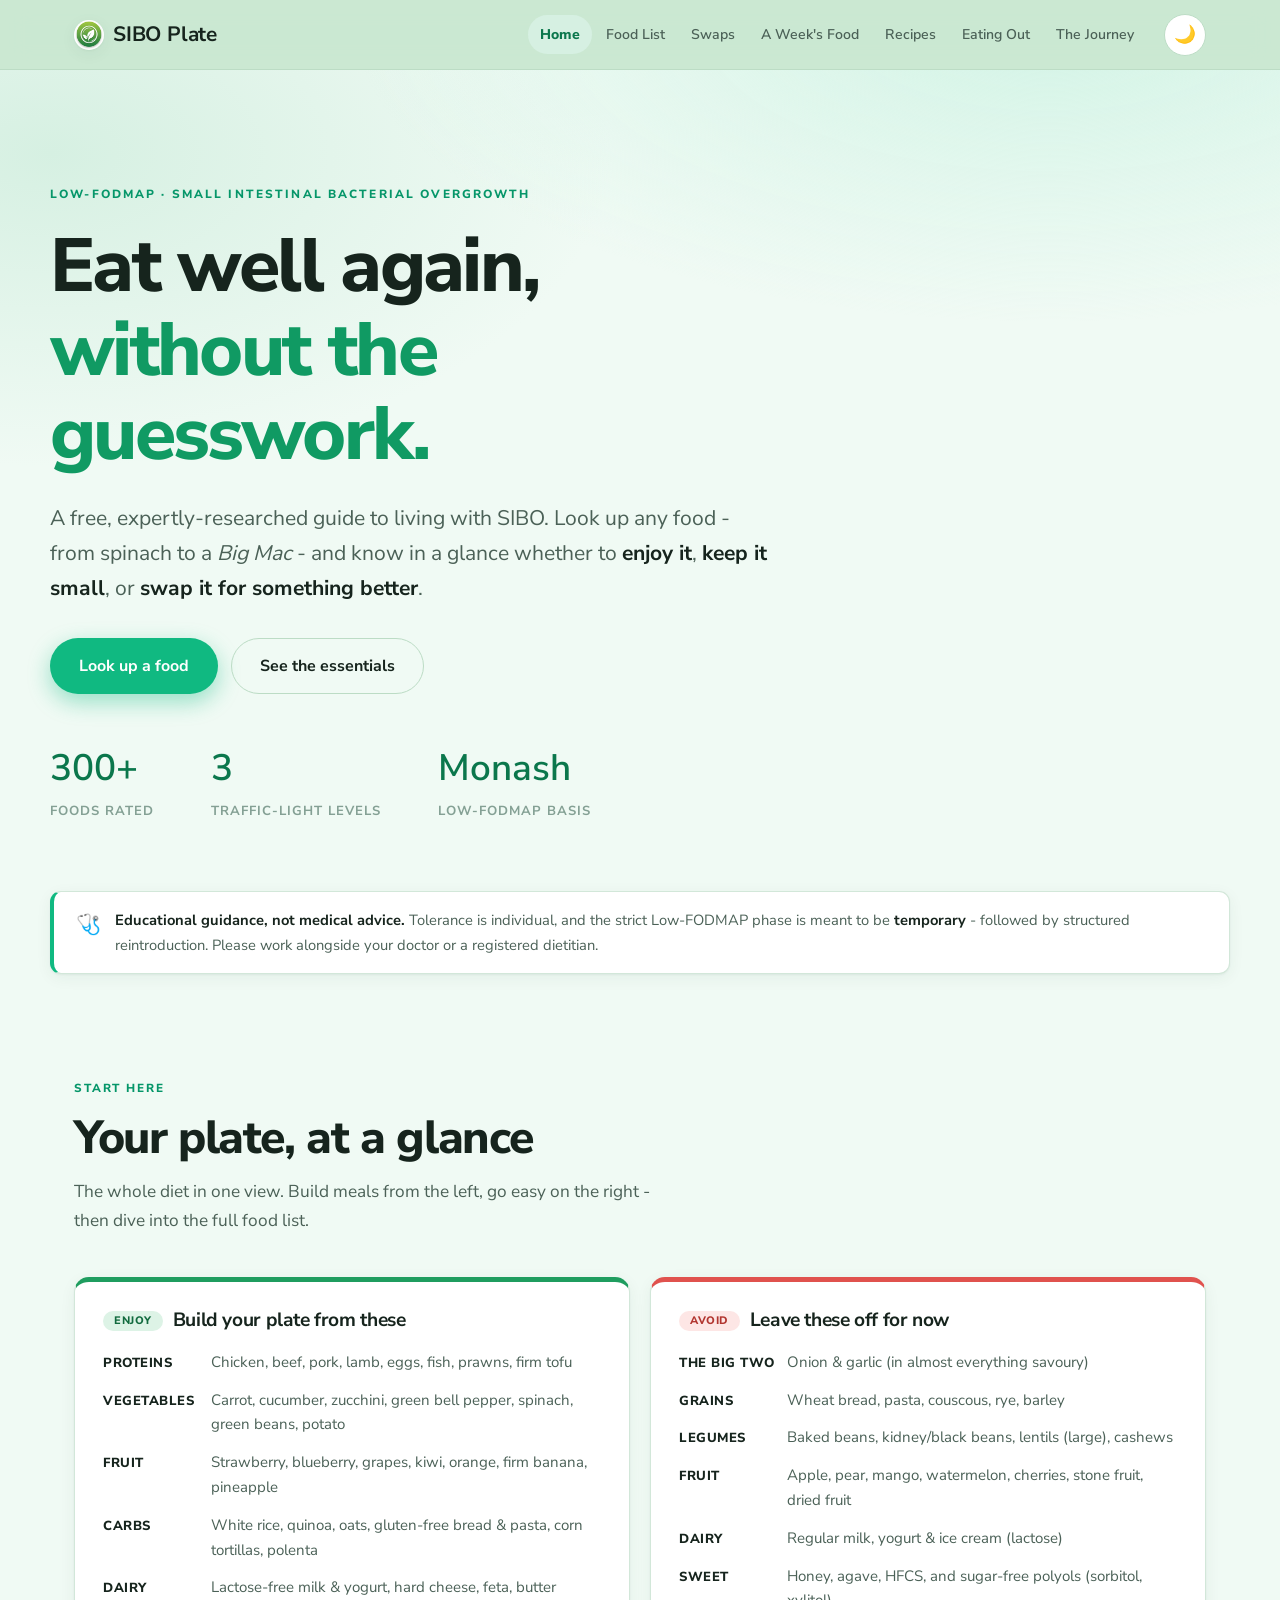
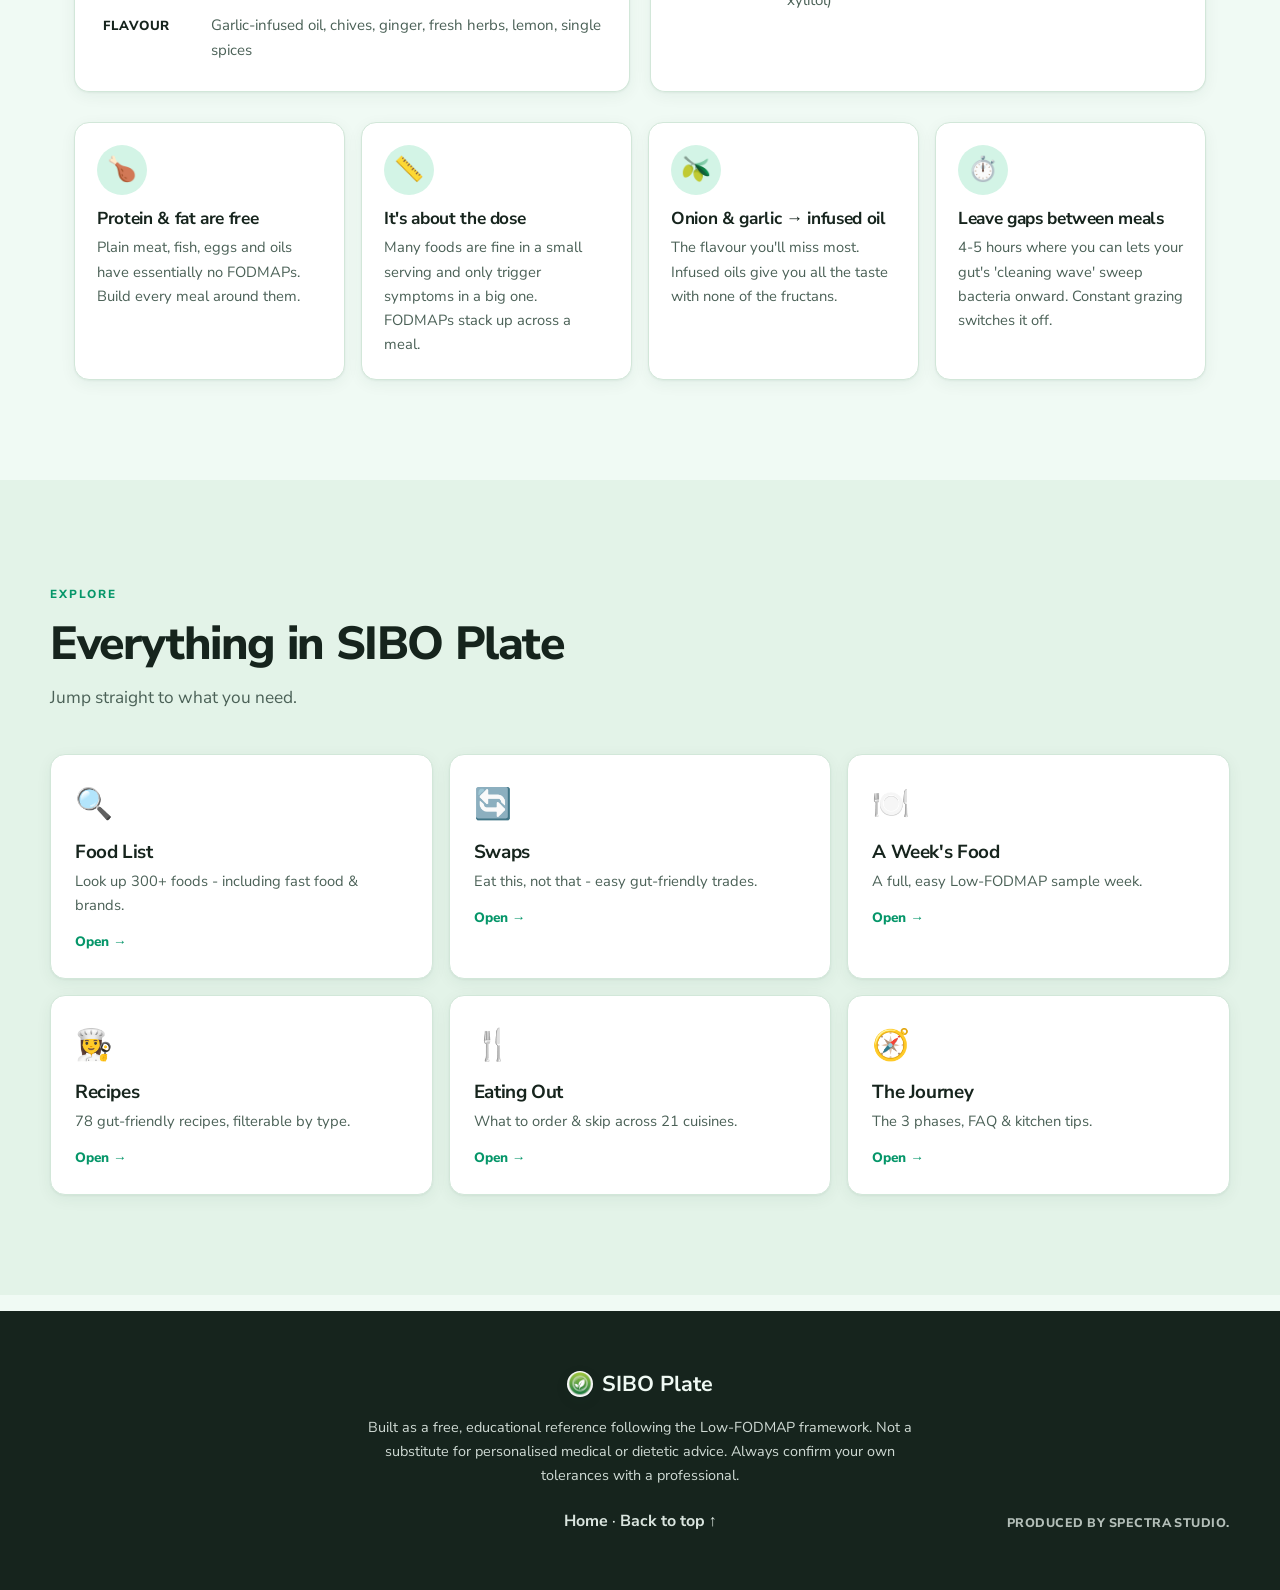
==== commit 8eb1b919: "Add 10 more low-FODMAP recipes (78 total) with generated images Ten new, distinct recipes - none dup" ====
--- a/index.html
+++ b/index.html
@@ -7,7 +7,7 @@
   <title>SIBO Plate · Your Free Low-FODMAP Eating Guide</title>
 
   <link rel="preload" href="fonts/nunito-sans.woff2" as="font" type="font/woff2" crossorigin />
-  <link rel="stylesheet" href="css/styles.css?v=20260723-1" />
+  <link rel="stylesheet" href="css/styles.css?v=20260723-6" />
   <link rel="icon" href="assets/img/logo.webp" />
 </head>
 <body data-page="home">
@@ -80,7 +80,7 @@
         <a class="quicklink-card" href="foods.html"><span class="ql-icon" aria-hidden="true">🔍</span><h3>Food List</h3><p>Look up 300+ foods - including fast food &amp; brands.</p><span class="ql-go">Open →</span></a>
         <a class="quicklink-card" href="swaps.html"><span class="ql-icon" aria-hidden="true">🔄</span><h3>Swaps</h3><p>Eat this, not that - easy gut-friendly trades.</p><span class="ql-go">Open →</span></a>
         <a class="quicklink-card" href="meals.html"><span class="ql-icon" aria-hidden="true">🍽️</span><h3>A Week's Food</h3><p>A full, easy Low-FODMAP sample week.</p><span class="ql-go">Open →</span></a>
-        <a class="quicklink-card" href="recipes.html"><span class="ql-icon" aria-hidden="true">👩‍🍳</span><h3>Recipes</h3><p>68 gut-friendly recipes, filterable by type.</p><span class="ql-go">Open →</span></a>
+        <a class="quicklink-card" href="recipes.html"><span class="ql-icon" aria-hidden="true">👩‍🍳</span><h3>Recipes</h3><p>78 gut-friendly recipes, filterable by type.</p><span class="ql-go">Open →</span></a>
         <a class="quicklink-card" href="eating-out.html"><span class="ql-icon" aria-hidden="true">🍴</span><h3>Eating Out</h3><p>What to order &amp; skip across 21 cuisines.</p><span class="ql-go">Open →</span></a>
         <a class="quicklink-card" href="journey.html"><span class="ql-icon" aria-hidden="true">🧭</span><h3>The Journey</h3><p>The 3 phases, FAQ &amp; kitchen tips.</p><span class="ql-go">Open →</span></a>
       </div>
@@ -88,8 +88,8 @@
 
   </main>
 
-  <script src="js/data.js?v=20260723-1"></script>
-  <script src="js/layout.js?v=20260723-1"></script>
-  <script src="js/app.js?v=20260723-1"></script>
+  <script src="js/data.js?v=20260723-6"></script>
+  <script src="js/layout.js?v=20260723-6"></script>
+  <script src="js/app.js?v=20260723-6"></script>
 </body>
 </html>
--- a/css/styles.css
+++ b/css/styles.css
@@ -243,9 +243,17 @@
 .cuisine-ico.noimg img { display: none; }
 .cuisine-ico.noimg .cuisine-emoji { display: inline; font-size: 1.95rem; }
 
-/* ----------------------------- A Week's Food ----------------------------- */
-.week-grid { display: grid; grid-template-columns: repeat(auto-fill, minmax(300px, 1fr)); gap: 18px; }
-.day-card { background: var(--surface); border: 1px solid var(--border); border-radius: var(--radius); padding: 22px 24px; box-shadow: var(--shadow-sm); }
+/* ----------------------------- A Week's Food (horizontal scroll strip) ----------------------------- */
+.week-track {
+  display: flex; gap: 18px; overflow-x: auto; overflow-y: hidden;
+  scroll-snap-type: x proximity; padding: 6px 0 16px;
+  scrollbar-width: thin; scrollbar-color: var(--border-strong) transparent;
+}
+.week-track::-webkit-scrollbar { height: 8px; }
+.week-track::-webkit-scrollbar-thumb { background: var(--border-strong); border-radius: 999px; }
+.week-track::-webkit-scrollbar-thumb:hover { background: var(--ink-faint); }
+.week-track:focus-visible { outline: 2px solid var(--accent); outline-offset: 4px; border-radius: var(--radius); }
+.day-card { flex: 0 0 clamp(258px, 80vw, 296px); scroll-snap-align: start; background: var(--surface); border: 1px solid var(--border); border-radius: var(--radius); padding: 22px 24px; box-shadow: var(--shadow-sm); }
 .day-name { font-family: var(--serif); font-size: 1.3rem; margin-bottom: 14px; padding-bottom: 10px; border-bottom: 2px solid var(--accent-soft); color: var(--accent-deep); }
 .day-meals { list-style: none; padding: 0; margin: 0; display: grid; gap: 14px; }
 .day-meal { display: flex; gap: 12px; align-items: flex-start; }
@@ -274,22 +282,26 @@
 .no-results { text-align: center; padding: 44px; color: var(--ink-faint); font-size: 1.05rem; }
 
 /* ----------------------------- Swaps ----------------------------- */
-.swap-grid { display: grid; grid-template-columns: repeat(auto-fill, minmax(340px, 1fr)); gap: 18px; }
-.swap-card { background: var(--surface); border: 1px solid var(--border); border-radius: var(--radius); overflow: hidden; box-shadow: var(--shadow-sm); transition: transform .2s var(--ease), box-shadow .2s; }
-.swap-card:hover { transform: translateY(-4px); box-shadow: var(--shadow-md); }
-.swap-head { display: flex; align-items: center; gap: 12px; padding: 17px 20px; }
-.swap-emoji { font-size: 1.7rem; }
-.swap-head h3 { font-size: 1.12rem; }
-.swap-row { padding: 15px 20px; }
-.swap-row.avoid { background: var(--red-bg); }
-.swap-row.eat   { background: var(--green-bg); }
-.swap-tag { display: inline-flex; align-items: center; gap: 6px; font-size: .7rem; font-weight: 800; text-transform: uppercase; letter-spacing: .05em; margin-bottom: 6px; font-family: var(--sans); }
-.swap-row.avoid .swap-tag { color: var(--red-ink); }
-.swap-row.eat .swap-tag { color: var(--green-ink); }
-.swap-title { font-family: var(--serif); font-weight: 600; color: var(--ink); font-size: 1.12rem; }
-.swap-detail { font-size: .88rem; color: var(--ink-soft); margin-top: 4px; }
-.swap-arrow { text-align: center; margin: -8px 0; position: relative; z-index: 1; }
-.swap-arrow span { background: var(--surface); border: 1px solid var(--border-strong); border-radius: 50%; width: 32px; height: 32px; display: inline-grid; place-items: center; box-shadow: var(--shadow-sm); color: var(--accent); font-weight: 800; }
+.swap-grid { display: grid; grid-template-columns: repeat(auto-fill, minmax(300px, 1fr)); gap: 18px; align-items: stretch; }
+.swap-card { display: flex; flex-direction: column; background: var(--surface); border: 1px solid var(--border); border-radius: var(--radius); overflow: hidden; box-shadow: var(--shadow-sm); transition: transform .2s var(--ease), box-shadow .2s, border-color .2s; }
+.swap-card:hover { transform: translateY(-4px); box-shadow: var(--shadow-md); border-color: var(--border-strong); }
+.swap-head { display: flex; align-items: center; gap: 13px; padding: 17px 19px; border-bottom: 1px solid var(--border); }
+.swap-emoji { width: 44px; height: 44px; flex: none; display: grid; place-items: center; font-size: 1.5rem; background: var(--surface-2); border: 1px solid var(--border); border-radius: 13px; }
+.swap-head h3 { font-size: 1.08rem; font-weight: 700; line-height: 1.25; color: var(--ink); letter-spacing: -.01em; }
+.swap-body { display: flex; flex-direction: column; flex: 1; padding: 17px 19px 19px; }
+.swap-tag { display: inline-flex; align-items: center; gap: 7px; font-size: .67rem; font-weight: 800; text-transform: uppercase; letter-spacing: .06em; font-family: var(--sans); }
+.swap-mark { display: inline-grid; place-items: center; width: 18px; height: 18px; border-radius: 50%; font-size: .6rem; }
+.swap-tag.skip { color: var(--red-ink); }
+.swap-tag.skip .swap-mark { background: var(--red-bg); color: var(--red-ink); }
+.swap-tag.pick { color: var(--green-ink); }
+.swap-tag.pick .swap-mark { background: var(--green-bg); color: var(--green-ink); }
+.swap-why { margin-top: 9px; font-size: .89rem; color: var(--ink-soft); line-height: 1.5; }
+.swap-connector { display: flex; align-items: center; gap: 11px; margin-top: auto; margin-bottom: 15px; padding-top: 15px; }
+.swap-connector::before, .swap-connector::after { content: ""; flex: 1; height: 1px; background: var(--border); }
+.swap-connector span { flex: none; display: inline-grid; place-items: center; width: 27px; height: 27px; border-radius: 50%; border: 1px solid var(--border-strong); background: var(--surface); color: var(--accent); font-weight: 800; font-size: .92rem; box-shadow: var(--shadow-sm); }
+.swap-pick { background: var(--green-bg); border: 1px solid color-mix(in srgb, var(--green) 24%, transparent); border-radius: var(--radius-sm); padding: 14px 16px; }
+.swap-eat { margin-top: 9px; font-family: var(--serif); font-weight: 700; color: var(--green-ink); font-size: 1.04rem; line-height: 1.28; }
+.swap-how { margin-top: 6px; font-size: .87rem; color: var(--ink-soft); line-height: 1.5; }
 
 /* ----------------------------- Snacks ----------------------------- */
 .snack-grid { display: grid; grid-template-columns: repeat(auto-fill, minmax(252px, 1fr)); gap: 15px; }
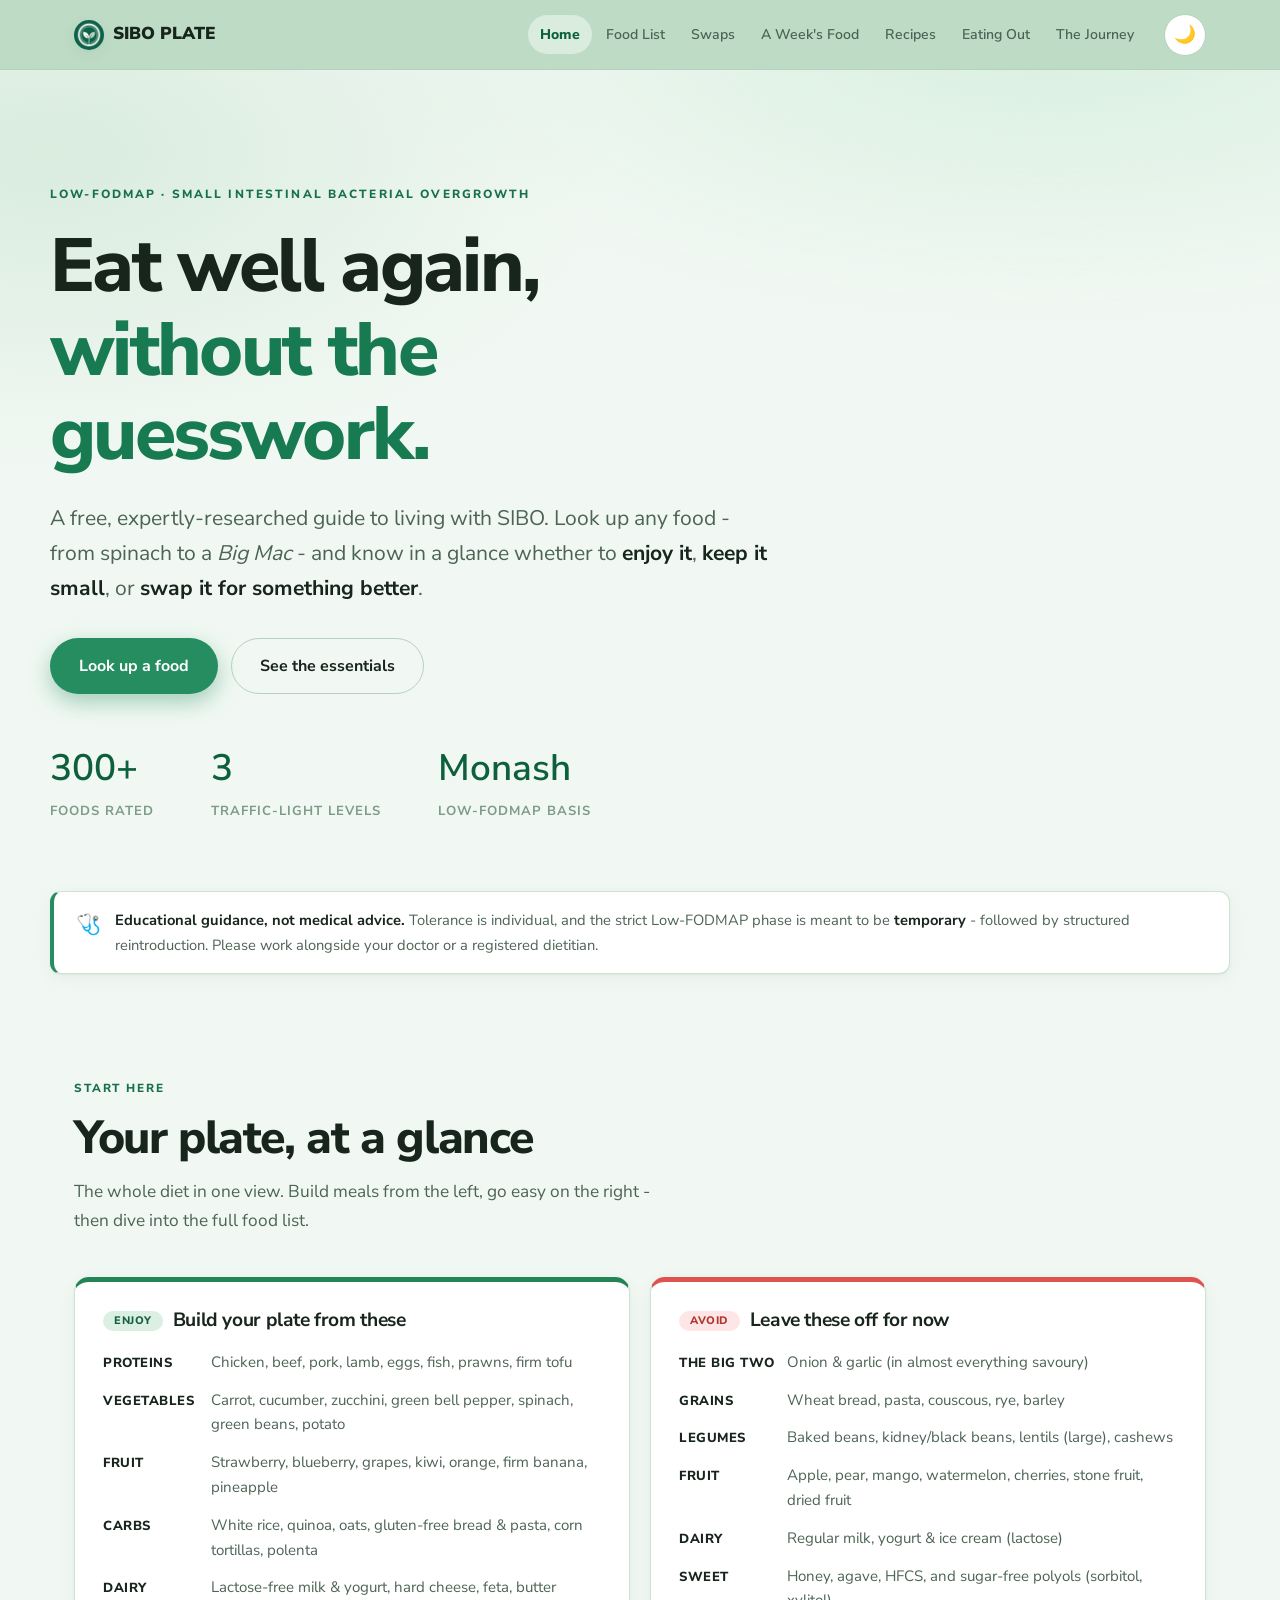
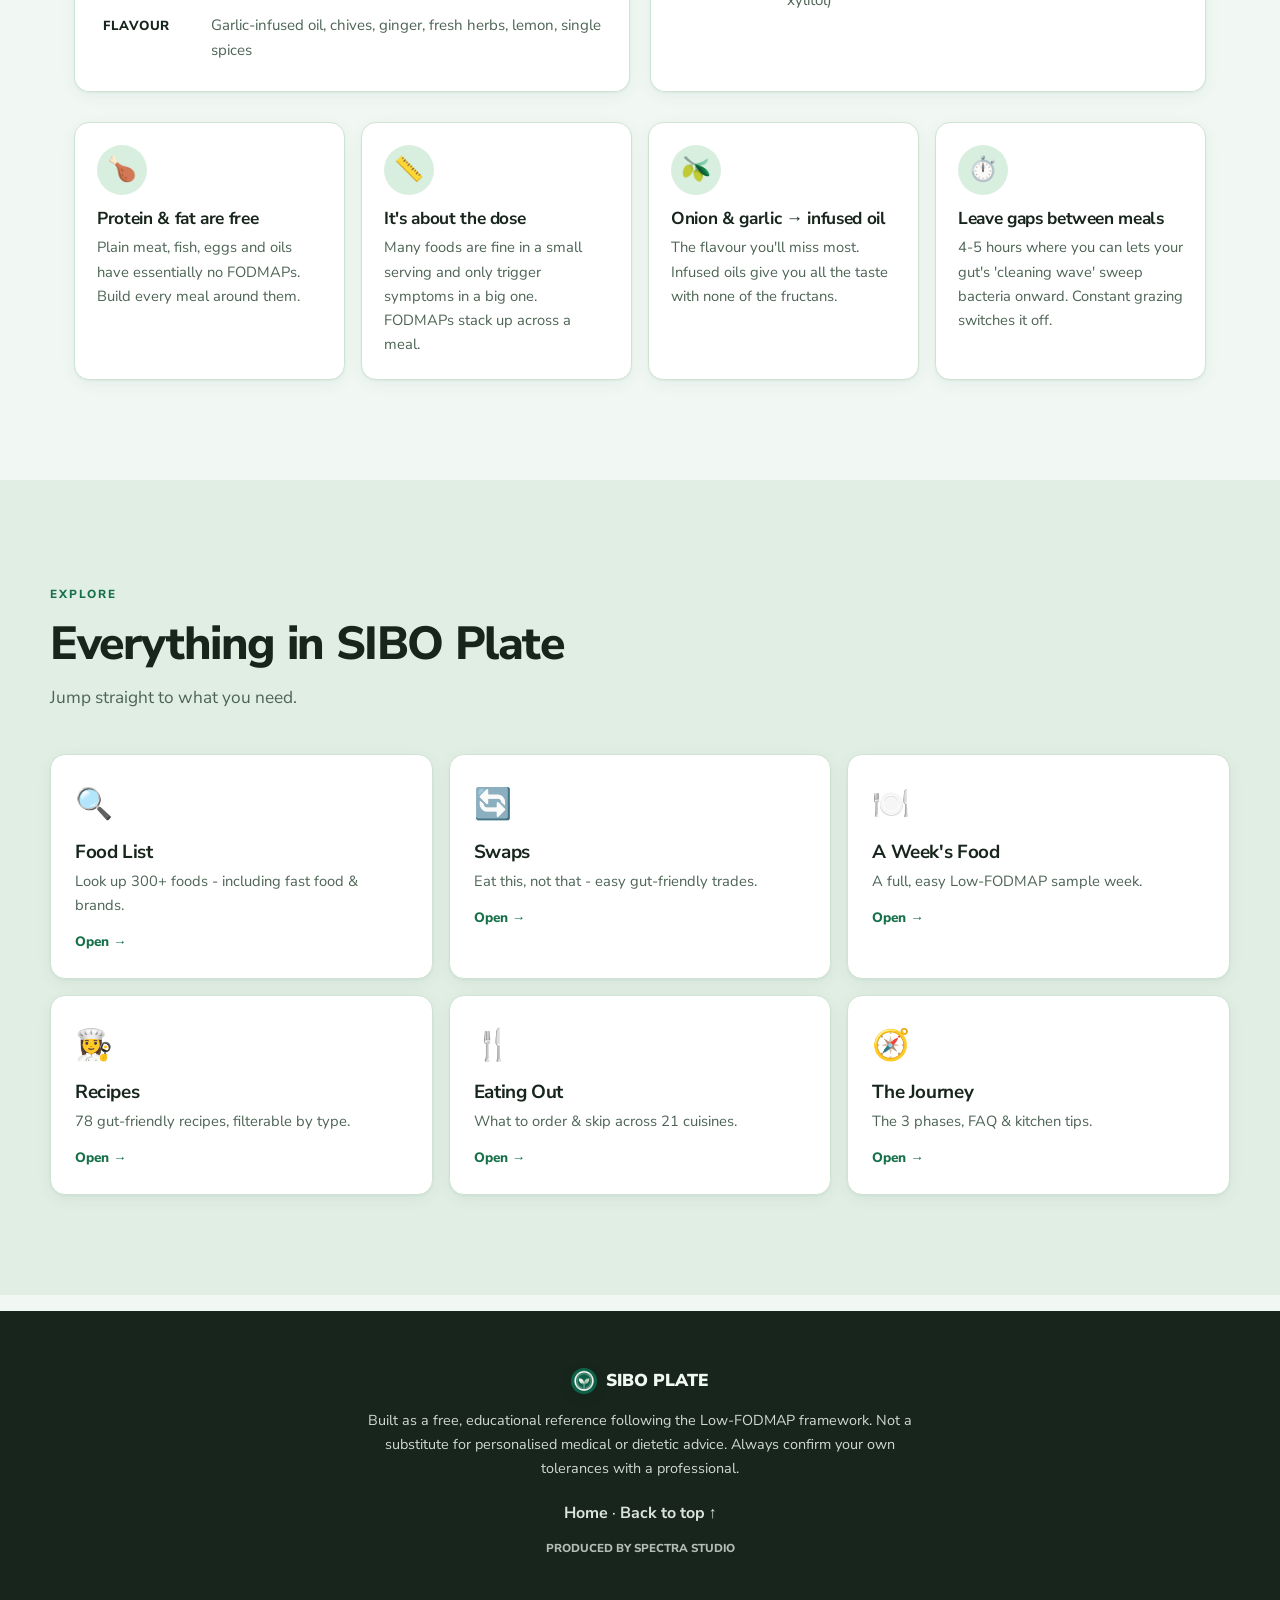
==== commit 82ec71c4: "Finalize SIBO Plate recipes and food filters" ====
--- a/index.html
+++ b/index.html
@@ -7,8 +7,8 @@
   <title>SIBO Plate · Your Free Low-FODMAP Eating Guide</title>
 
   <link rel="preload" href="fonts/nunito-sans.woff2" as="font" type="font/woff2" crossorigin />
-  <link rel="stylesheet" href="css/styles.css?v=20260723-6" />
-  <link rel="icon" href="assets/img/logo.webp" />
+  <link rel="stylesheet" href="css/styles.css?v=20260723-10" />
+  <link rel="icon" href="assets/img/logo-v2.webp" />
 </head>
 <body data-page="home">
 
@@ -88,8 +88,8 @@
 
   </main>
 
-  <script src="js/data.js?v=20260723-6"></script>
-  <script src="js/layout.js?v=20260723-6"></script>
+  <script src="js/data.js?v=20260723-7"></script>
+  <script src="js/layout.js?v=20260723-8"></script>
   <script src="js/app.js?v=20260723-6"></script>
 </body>
 </html>
--- a/css/styles.css
+++ b/css/styles.css
@@ -15,29 +15,29 @@
 /* ----------------------------- Design tokens ----------------------------- */
 :root {
   /* Fresh green surfaces (light) */
-  --bg:            #f0faf4;
-  --bg-alt:        #e3f3e8;
+  --bg:            #f1f8f3;
+  --bg-alt:        #e1eee4;
   --surface:       #ffffff;
-  --surface-2:     #eef8f1;
-  --header-bg:     #c7e6cf;
-  --ink:           #16241d;
-  --ink-soft:      #4b6157;
-  --ink-faint:     #84a094;
-  --border:        #d2e7d9;
-  --border-strong: #bcdcc5;
+  --surface-2:     #edf6ef;
+  --header-bg:     #b7d7c0;
+  --ink:           #17251c;
+  --ink-soft:      #4d6455;
+  --ink-faint:     #7e9b88;
+  --border:        #cfe3d4;
+  --border-strong: #b4d2bd;
 
   /* Primary = fresh emerald */
-  --primary:       #109a63;
-  --primary-deep:  #0b774c;
-  --primary-soft:  #d6f0e2;
+  --primary:       #177a50;
+  --primary-deep:  #0d603b;
+  --primary-soft:  #d9ecde;
 
   /* Accent = vivid mint-emerald (CTAs / highlights) */
-  --accent:        #10b981;
-  --accent-deep:   #059669;
-  --accent-soft:   #d3f4e6;
+  --accent:        #268d60;
+  --accent-deep:   #16704a;
+  --accent-soft:   #d8efe0;
 
   /* Traffic lights (clean, accessible) */
-  --green:         #1f9d5f;  --green-bg: #ddf3e6;  --green-ink: #126b3f;
+  --green:         #238454;  --green-bg: #dcefe3;  --green-ink: #155f3c;
   --yellow:        #c8920c;  --yellow-bg:#fbf0d2;  --yellow-ink:#855f08;
   --red:           #e0524e;  --red-bg:   #fde6e5;  --red-ink:   #b1352f;
 
@@ -45,9 +45,9 @@
   --radius:        15px;
   --radius-sm:     11px;
   --radius-lg:     22px;
-  --shadow-sm:     0 1px 2px rgba(16,60,40,.05), 0 4px 16px rgba(16,72,46,.06);
-  --shadow-md:     0 8px 26px rgba(12,70,45,.09), 0 18px 44px rgba(12,70,45,.07);
-  --shadow-lg:     0 28px 70px rgba(8,52,36,.18);
+  --shadow-sm:     0 1px 2px rgba(19,73,50,.05), 0 4px 16px rgba(19,73,50,.06);
+  --shadow-md:     0 8px 26px rgba(15,82,55,.09), 0 18px 44px rgba(15,82,55,.07);
+  --shadow-lg:     0 28px 70px rgba(11,62,42,.18);
 
   --maxw:          1180px;
   --header-h:      70px;
@@ -110,8 +110,9 @@
   border-bottom: 1px solid var(--border-strong);
 }
 .header-inner { max-width: var(--maxw); margin: 0 auto; height: 100%; padding: 0 24px; display: flex; align-items: center; gap: 18px; }
-.brand { display: flex; align-items: center; gap: 9px; font-family: var(--serif); font-weight: 700; font-size: 1.3rem; color: var(--ink); letter-spacing: -.01em; }
+.brand { display: flex; align-items: center; gap: 9px; font-family: var(--sans); font-weight: 900; font-size: 1.08rem; color: var(--ink); }
 .brand:hover { text-decoration: none; }
+.brand-text { font-family: var(--sans); font-weight: 900; text-transform: uppercase; letter-spacing: 0; }
 .brand-mark { font-size: 1.35rem; }
 .main-nav { margin-left: auto; display: flex; gap: 2px; flex-wrap: wrap; }
 .main-nav a { color: var(--ink-soft); font-weight: 600; font-size: .88rem; padding: 8px 12px; border-radius: 999px; transition: color .2s, background .2s; }
@@ -213,10 +214,20 @@
   background: var(--surface); color: var(--ink); font-size: 1rem; font-family: inherit; transition: border-color .2s, box-shadow .2s;
 }
 #foodSearch:focus { outline: none; border-color: var(--accent); box-shadow: 0 0 0 4px var(--accent-soft); }
-.status-filters { display: flex; gap: 8px; flex-wrap: wrap; }
+.status-filters { display: flex; gap: 6px; flex-wrap: wrap; padding: 6px; border: 1px solid var(--border-strong); border-radius: 8px; background: var(--surface-2); box-shadow: var(--shadow-sm); }
 .chip { display: inline-flex; align-items: center; gap: 7px; padding: 10px 17px; border-radius: 999px; font-weight: 700; font-size: .88rem; font-family: inherit; border: 1.5px solid var(--border-strong); background: var(--surface); color: var(--ink-soft); cursor: pointer; transition: all .18s var(--ease); }
 .chip:hover { border-color: var(--accent); color: var(--accent-deep); }
 .chip-status.is-active { background: var(--ink); color: var(--bg); border-color: var(--ink); }
+.status-filters .chip { min-height: 40px; padding: 9px 14px; border-color: transparent; }
+.status-filters .chip-status[data-status="green"] { --status-color: var(--green); --status-bg: var(--green-bg); --status-ink: var(--green-ink); }
+.status-filters .chip-status[data-status="yellow"] { --status-color: #c96d16; --status-bg: #fff0dc; --status-ink: #8a4b08; }
+[data-theme="dark"] .status-filters .chip-status[data-status="yellow"] { --status-color: #efa14a; --status-bg: #30200d; --status-ink: #ffd191; }
+.status-filters .chip-status[data-status="red"] { --status-color: var(--red); --status-bg: var(--red-bg); --status-ink: var(--red-ink); }
+.status-filters .chip-status:not([data-status="all"]) { background: var(--status-bg); border-color: color-mix(in srgb, var(--status-color) 38%, transparent); color: var(--status-ink); }
+.status-filters .dot { width: 8px; height: 8px; flex: 0 0 8px; border-radius: 50%; background: var(--status-color); box-shadow: 0 0 0 3px color-mix(in srgb, var(--status-color) 18%, transparent); }
+.status-filters .chip-status:hover { border-color: var(--status-color, var(--accent)); color: var(--status-ink, var(--accent-deep)); transform: translateY(-1px); }
+.status-filters .chip-status.is-active { background: var(--status-color, var(--ink)); border-color: var(--status-color, var(--ink)); color: #fff; box-shadow: 0 3px 8px color-mix(in srgb, var(--status-color, var(--ink)) 28%, transparent); }
+.status-filters .chip-status.is-active .dot { background: currentColor; box-shadow: 0 0 0 3px color-mix(in srgb, currentColor 18%, transparent); }
 .cat-filters { display: flex; gap: 9px; flex-wrap: wrap; margin-bottom: 24px; }
 .cat-chip { display: inline-flex; align-items: center; gap: 6px; padding: 9px 15px; border-radius: 999px; font-weight: 600; font-size: .86rem; font-family: inherit; border: 1.5px solid var(--border); background: var(--surface); color: var(--ink-soft); cursor: pointer; transition: all .18s var(--ease); }
 .cat-chip:hover { border-color: var(--accent); color: var(--accent-deep); }
@@ -425,12 +436,12 @@
 .site-footer { background: var(--ink); color: var(--bg); padding: 56px 24px; margin-top: 16px; }
 [data-theme="dark"] .site-footer { background: #08100d; color: var(--ink); }
 [data-theme="dark"] .footer-meta a { color: var(--ink); }
-.footer-inner { position: relative; max-width: var(--maxw); min-height: 148px; margin: 0 auto; text-align: center; }
-.footer-brand { display: inline-flex; align-items: center; gap: 9px; font-family: var(--serif); font-weight: 700; font-size: 1.35rem; margin-bottom: 14px; }
+.footer-inner { max-width: var(--maxw); margin: 0 auto; display: grid; justify-items: center; text-align: center; }
+.footer-brand { display: inline-flex; align-items: center; gap: 9px; font-family: var(--sans); font-size: 1.08rem; margin-bottom: 14px; }
 .footer-note { max-width: 62ch; margin: 0 auto; font-size: .9rem; opacity: .85; }
 .footer-meta { margin-top: 20px; }
 .footer-meta a { color: var(--bg); font-weight: 700; opacity: .9; }
-.footer-credit { position: absolute; right: 0; bottom: 0; margin: 0; font-size: .78rem; font-weight: 800; letter-spacing: .04em; text-transform: uppercase; opacity: .72; }
+.footer-credit { margin: 12px 0 0; font-size: .72rem; font-weight: 800; letter-spacing: 0; text-transform: uppercase; opacity: .72; }
 
 /* ----------------------------- Reveal animation ----------------------------- */
 .reveal { opacity: 0; transform: translateY(24px); transition: opacity .7s var(--ease), transform .7s var(--ease); }
@@ -458,11 +469,12 @@
   .principles-grid { grid-template-columns: 1fr; }
   .explorer-controls { flex-direction: column; align-items: stretch; }
   .search-wrap { max-width: none; flex: none; width: 100%; }
+  .status-filters .chip { flex: 1 1 118px; justify-content: center; }
   .hero-cta .btn { flex: 1 1 auto; justify-content: center; }
   .modal-card { padding: 26px 20px; }
   .glance-list li { grid-template-columns: 1fr; gap: 2px; }
   .footer-inner { min-height: 0; padding-bottom: 28px; }
-  .footer-credit { left: 0; right: 0; text-align: center; }
+
 }
 
 /* ----------------------------- Print ----------------------------- */
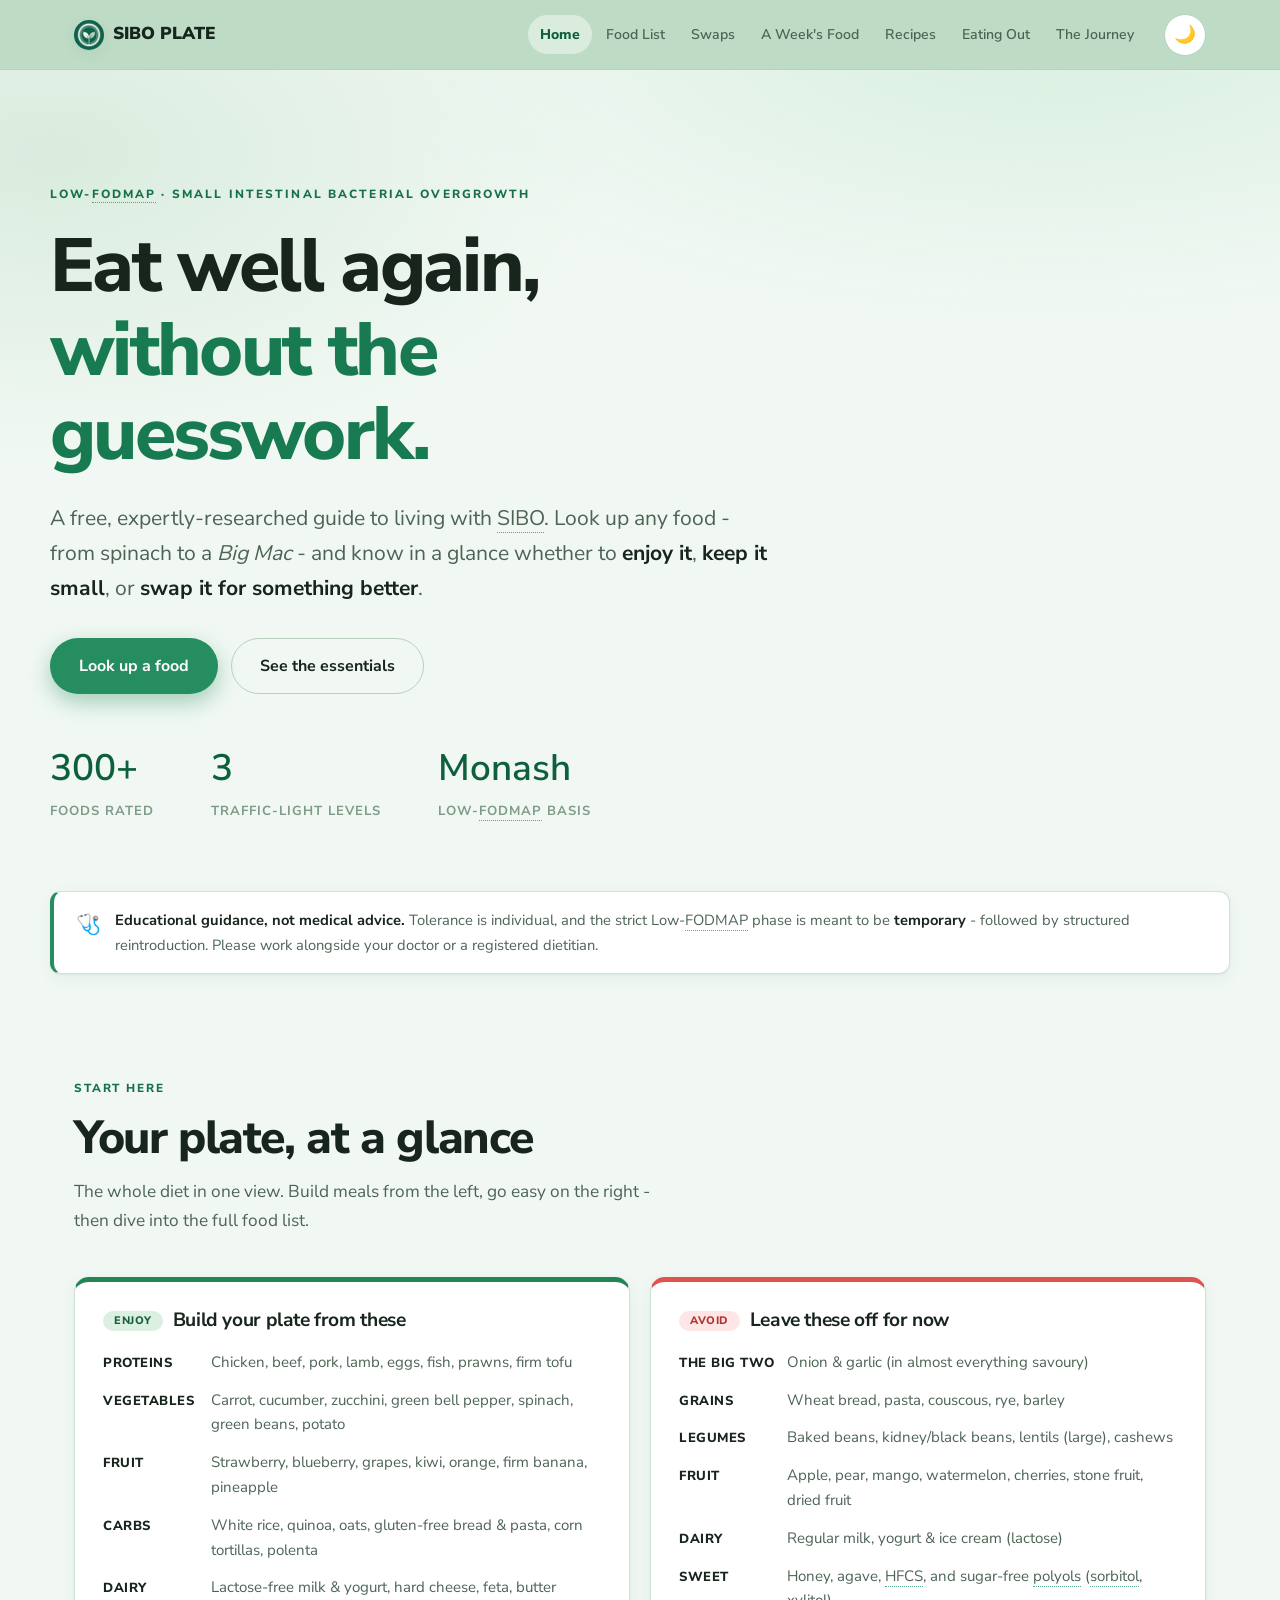
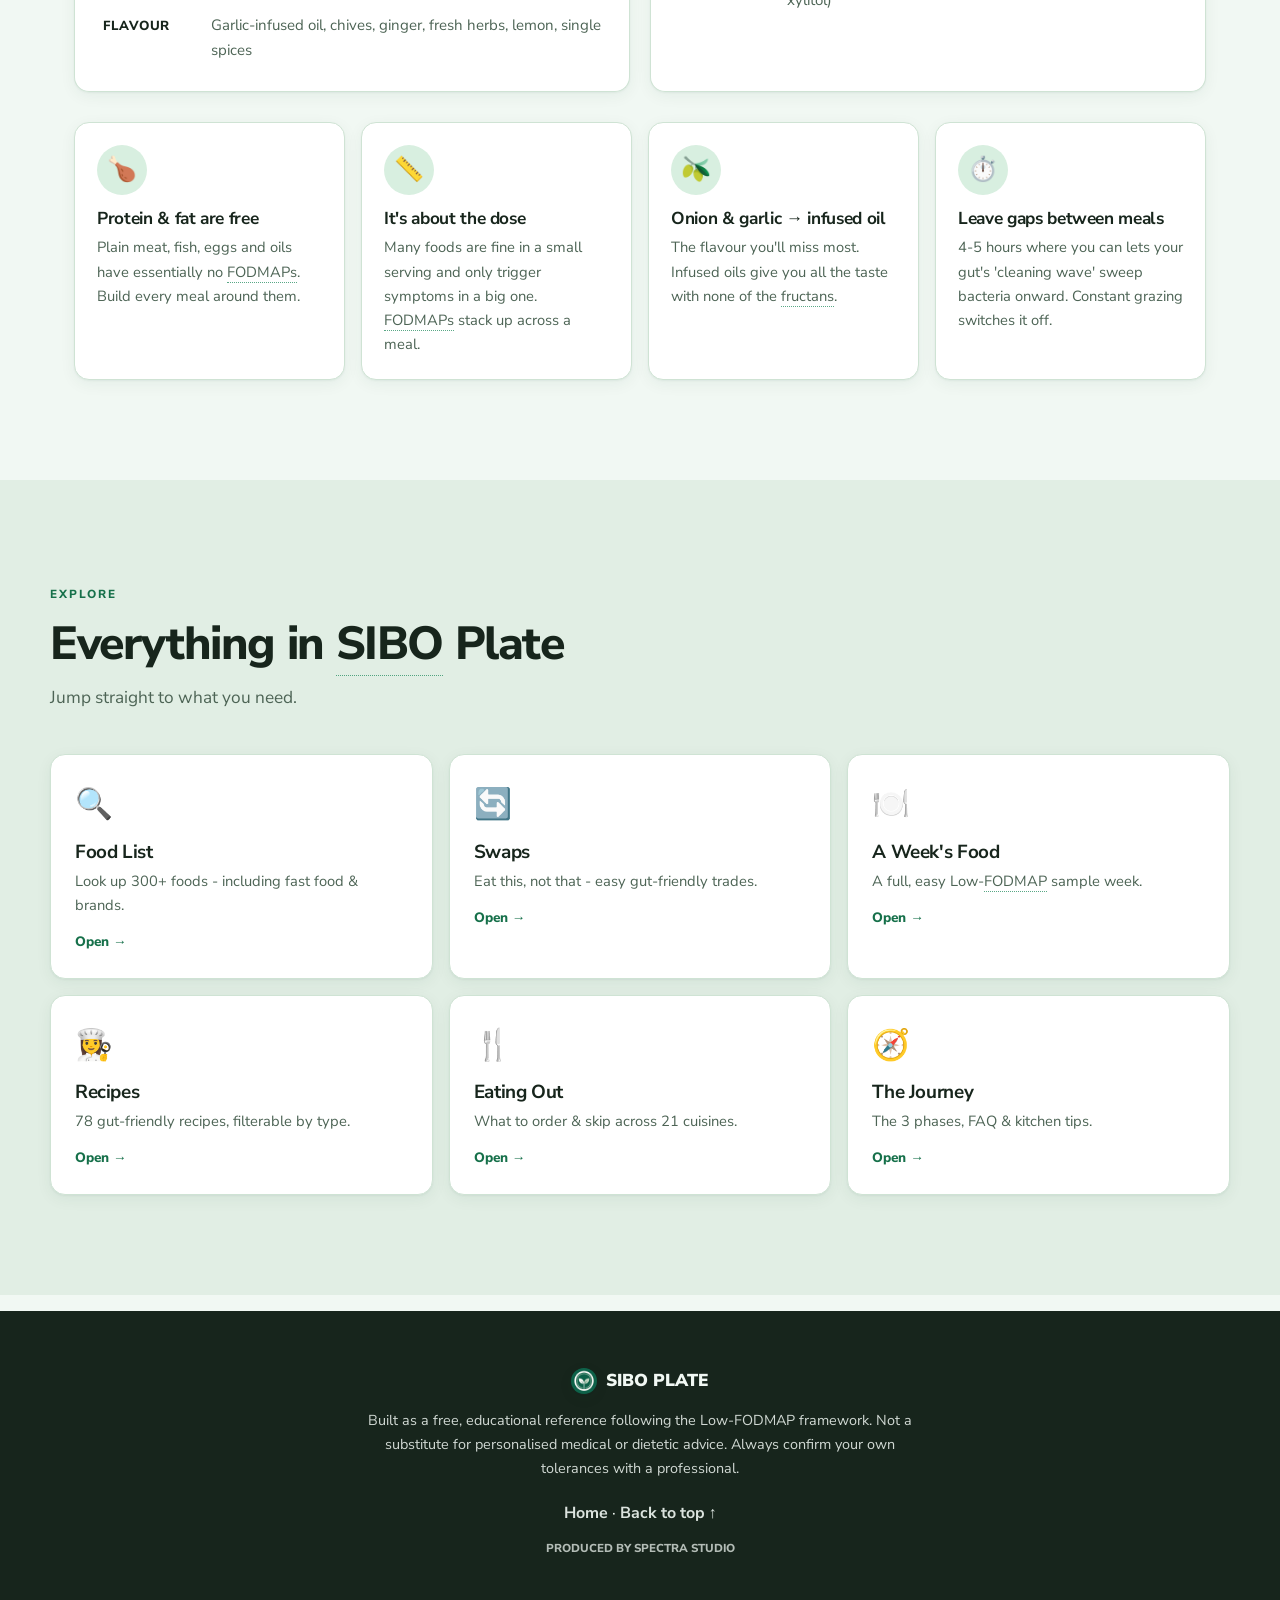
==== commit a84a7b5e: "Add glossary tooltips for dietary terms" ====
--- a/index.html
+++ b/index.html
@@ -7,7 +7,7 @@
   <title>SIBO Plate · Your Free Low-FODMAP Eating Guide</title>
 
   <link rel="preload" href="fonts/nunito-sans.woff2" as="font" type="font/woff2" crossorigin />
-  <link rel="stylesheet" href="css/styles.css?v=20260723-10" />
+  <link rel="stylesheet" href="css/styles.css?v=20260724-1" />
   <link rel="icon" href="assets/img/logo-v2.webp" />
 </head>
 <body data-page="home">
@@ -90,6 +90,6 @@
 
   <script src="js/data.js?v=20260723-7"></script>
   <script src="js/layout.js?v=20260723-8"></script>
-  <script src="js/app.js?v=20260723-6"></script>
+  <script src="js/app.js?v=20260724-3"></script>
 </body>
 </html>
--- a/css/styles.css
+++ b/css/styles.css
@@ -101,6 +101,41 @@
 a:hover { text-decoration: underline; }
 em { font-style: italic; }
 ::selection { background: var(--accent-soft); color: var(--accent-deep); }
+/* ----------------------------- Abbreviation tips ----------------------------- */
+.abbr-term {
+  border-bottom: 1px dotted color-mix(in srgb, var(--accent) 76%, transparent);
+  cursor: help;
+  text-decoration: none;
+  text-underline-offset: 3px;
+}
+.abbr-term:focus-visible {
+  outline: 2px solid var(--accent);
+  outline-offset: 3px;
+  border-radius: 4px;
+}
+.abbr-tooltip {
+  position: fixed;
+  z-index: 220;
+  max-width: min(280px, calc(100vw - 24px));
+  padding: 10px 12px;
+  border: 1px solid color-mix(in srgb, var(--border-strong) 64%, transparent);
+  border-radius: 8px;
+  background: color-mix(in srgb, var(--ink) 96%, transparent);
+  color: var(--bg);
+  box-shadow: var(--shadow-lg);
+  font-size: .84rem;
+  font-weight: 600;
+  line-height: 1.42;
+  pointer-events: none;
+  opacity: 0;
+  transform: translateY(3px);
+  transition: opacity .14s var(--ease), transform .14s var(--ease);
+}
+.abbr-tooltip.is-visible {
+  opacity: 1;
+  transform: translateY(0);
+}
+.abbr-tooltip[hidden] { display: none; }
 
 /* ----------------------------- Header ----------------------------- */
 .site-header {
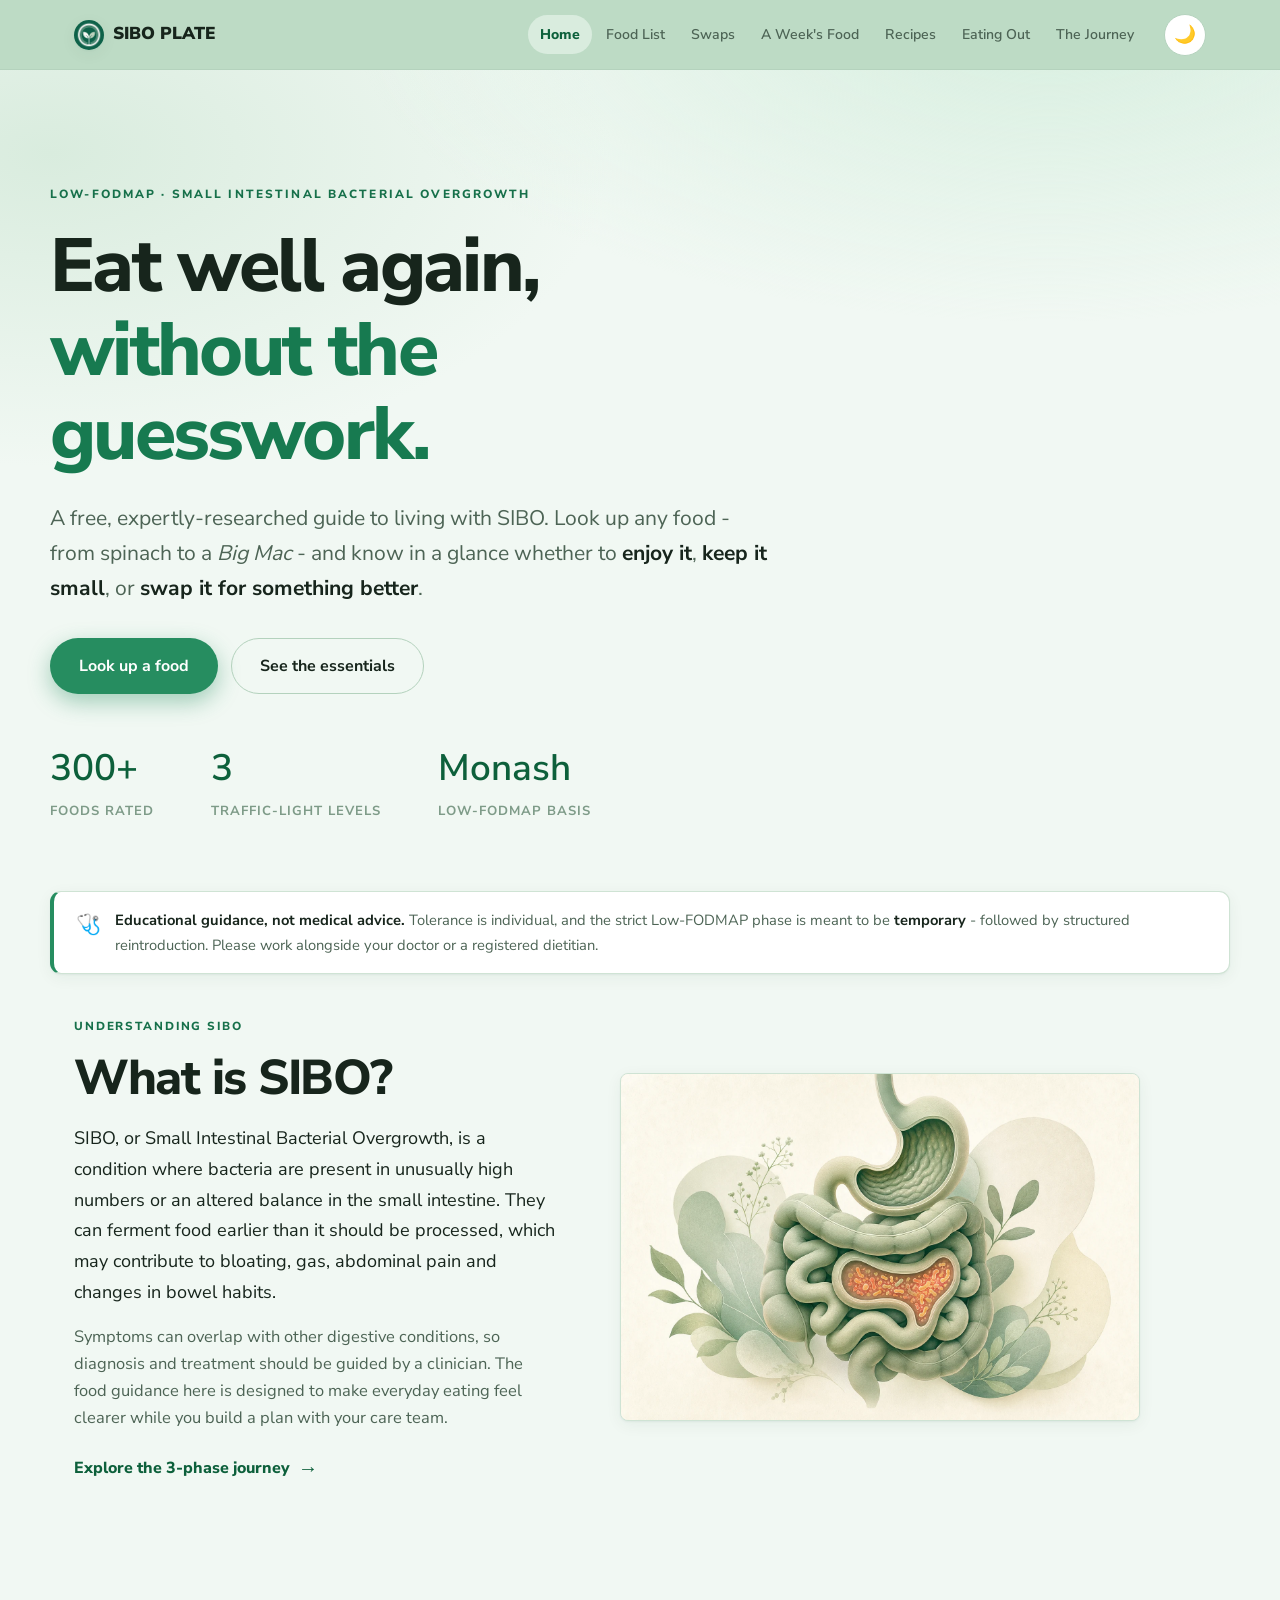
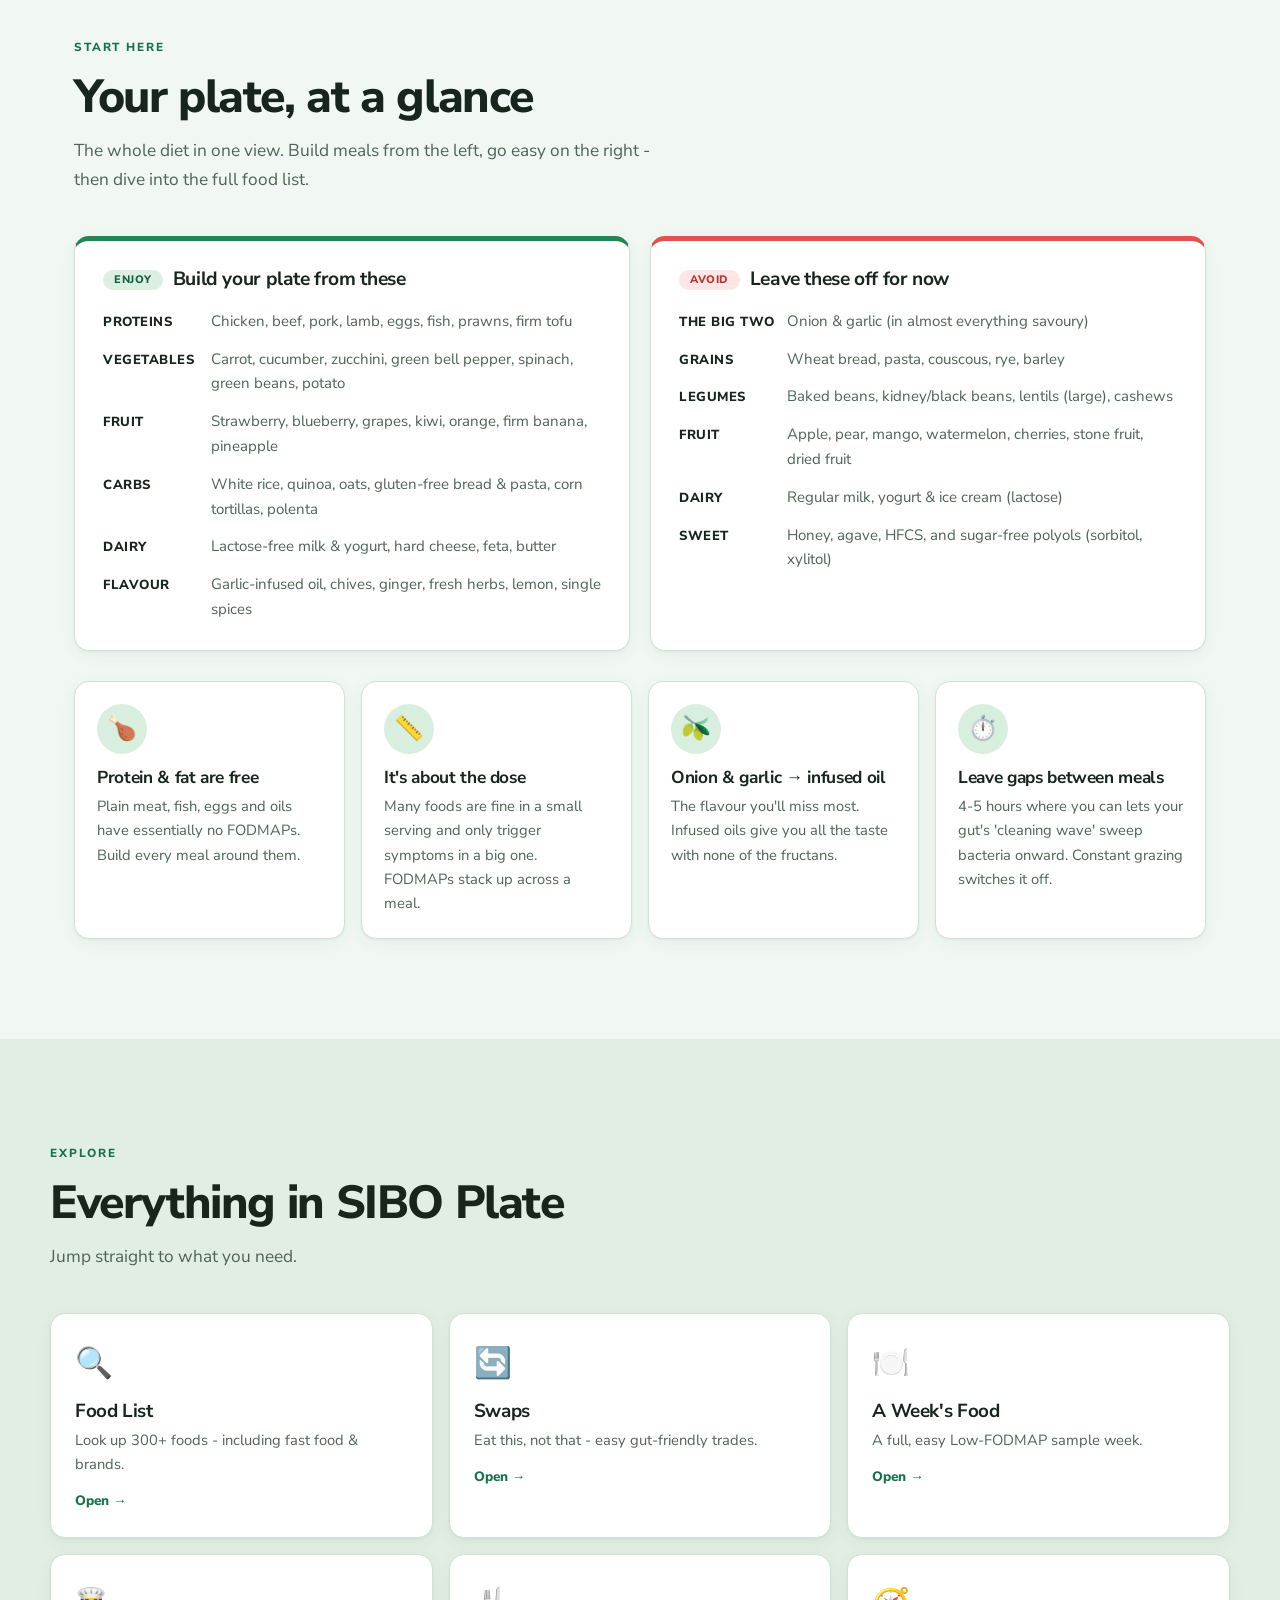
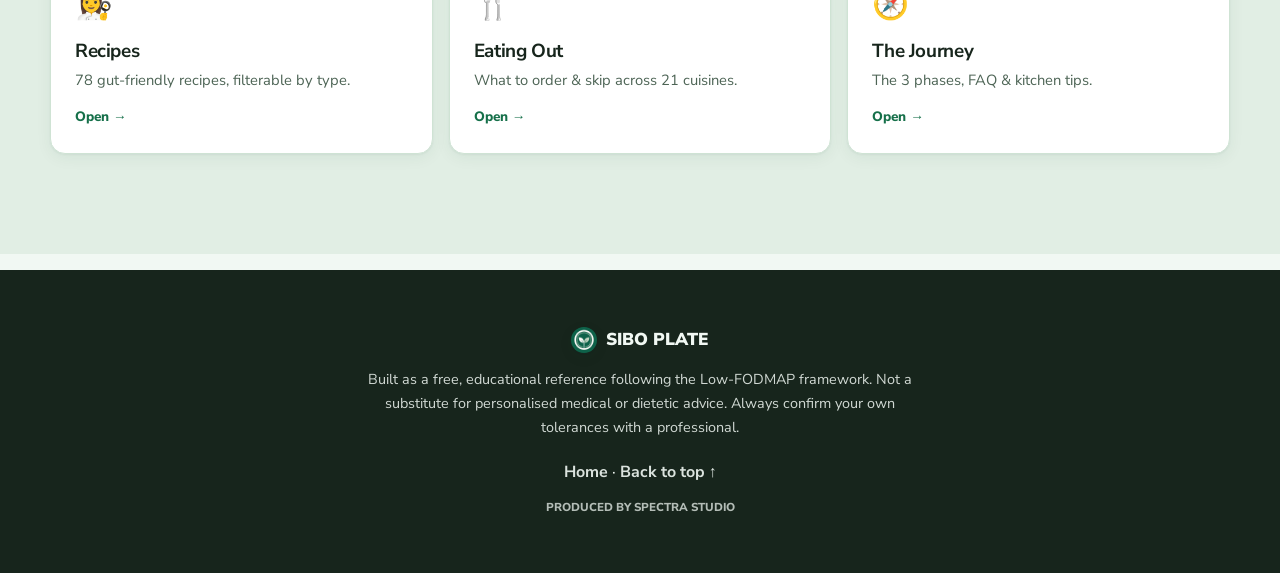
==== commit 9ea346da: "Add SIBO explainer and glossary guidance Co-Authored-By: Codex <codex@openai.com>" ====
--- a/index.html
+++ b/index.html
@@ -7,7 +7,7 @@
   <title>SIBO Plate · Your Free Low-FODMAP Eating Guide</title>
 
   <link rel="preload" href="fonts/nunito-sans.woff2" as="font" type="font/woff2" crossorigin />
-  <link rel="stylesheet" href="css/styles.css?v=20260724-1" />
+  <link rel="stylesheet" href="css/styles.css?v=20260724-6" />
   <link rel="icon" href="assets/img/logo-v2.webp" />
 </head>
 <body data-page="home">
@@ -47,6 +47,21 @@
 
   <main>
 
+    <!-- ============================ WHAT IS SIBO ============================ -->
+    <section id="about-sibo" class="section sibo-intro" aria-labelledby="sibo-title">
+      <div class="sibo-intro-grid">
+        <div class="sibo-intro-copy">
+          <span class="kicker">Understanding SIBO</span>
+          <h2 id="sibo-title">What is SIBO?</h2>
+          <p class="sibo-summary">SIBO, or Small Intestinal Bacterial Overgrowth, is a condition where bacteria are present in unusually high numbers or an altered balance in the small intestine. They can ferment food earlier than it should be processed, which may contribute to bloating, gas, abdominal pain and changes in bowel habits.</p>
+          <p>Symptoms can overlap with other digestive conditions, so diagnosis and treatment should be guided by a clinician. The food guidance here is designed to make everyday eating feel clearer while you build a plan with your care team.</p>
+          <a class="sibo-learn" href="journey.html">Explore the 3-phase journey <span aria-hidden="true">&rarr;</span></a>
+        </div>
+        <figure class="sibo-visual">
+          <img src="assets/img/illustrations/sibo-overgrowth.webp" width="1536" height="1024" alt="Illustration of the small intestine with a localized cluster of bacteria in one loop" decoding="async" />
+        </figure>
+      </div>
+    </section>
     <!-- ============================ AT A GLANCE ============================ -->
     <section id="glance" class="section">
       <div class="section-head">
@@ -88,8 +103,8 @@
 
   </main>
 
-  <script src="js/data.js?v=20260723-7"></script>
+  <script src="js/data.js?v=20260724-1"></script>
   <script src="js/layout.js?v=20260723-8"></script>
-  <script src="js/app.js?v=20260724-3"></script>
+  <script src="js/app.js?v=20260724-5"></script>
 </body>
 </html>
--- a/css/styles.css
+++ b/css/styles.css
@@ -201,6 +201,20 @@
 .disclaimer p { font-size: .92rem; color: var(--ink-soft); }
 .disclaimer strong { color: var(--ink); }
 
+/* ----------------------------- SIBO introduction ----------------------------- */
+.section.sibo-intro { padding-top: clamp(28px, 3vw, 44px); padding-bottom: clamp(38px, 4vw, 56px); }
+.sibo-intro-grid { display: grid; grid-template-columns: minmax(0, .88fr) minmax(380px, 520px); gap: clamp(34px, 5vw, 68px); align-items: center; }
+.sibo-intro-copy { max-width: 58ch; }
+.sibo-intro h2 { font-size: clamp(2rem, 4vw, 3.05rem); font-weight: 800; letter-spacing: -.03em; }
+.sibo-intro p { color: var(--ink-soft); font-size: 1.03rem; }
+.sibo-intro .sibo-summary { margin-top: 18px; color: var(--ink); font-size: 1.13rem; line-height: 1.7; }
+.sibo-intro p + p { margin-top: 15px; }
+.sibo-learn { display: inline-flex; align-items: center; gap: 8px; margin-top: 24px; color: var(--primary-deep); font-weight: 800; }
+.sibo-learn span { font-size: 1.25rem; line-height: 1; transition: transform .18s var(--ease); }
+.sibo-learn:hover { text-decoration: none; }
+.sibo-learn:hover span { transform: translateX(4px); }
+.sibo-visual { width: 100%; max-width: 520px; justify-self: end; align-self: center; margin: 0; overflow: hidden; border: 1px solid var(--border); border-radius: 8px; background: var(--surface-2); box-shadow: var(--shadow-sm); }
+.sibo-visual img { display: block; width: 100%; height: auto; aspect-ratio: auto; object-fit: cover; }
 /* ----------------------------- Sections ----------------------------- */
 .section { max-width: var(--maxw); margin: 0 auto; padding: clamp(58px, 8vw, 100px) 24px; }
 .section-alt { background: var(--bg-alt); max-width: none; }
@@ -447,12 +461,9 @@
 
 /* ----------------------------- FAQ ----------------------------- */
 .faq-extra { display: grid; gap: 11px; }
-.faq-item { background: var(--surface); border: 1px solid var(--border); border-radius: var(--radius-sm); padding: 4px 22px; box-shadow: var(--shadow-sm); }
-.faq-item summary { cursor: pointer; font-weight: 700; font-size: 1.02rem; padding: 16px 0; list-style: none; display: flex; justify-content: space-between; align-items: center; gap: 12px; }
-.faq-item summary::-webkit-details-marker { display: none; }
-.faq-item summary::after { content: "+"; font-size: 1.5rem; color: var(--accent); font-weight: 300; transition: transform .25s var(--ease); }
-.faq-item[open] summary::after { transform: rotate(45deg); }
-.faq-item p { padding: 0 0 18px; font-size: .94rem; color: var(--ink-soft); }
+.faq-item { background: var(--surface); border: 1px solid var(--border); border-radius: var(--radius-sm); padding: 20px 22px; box-shadow: var(--shadow-sm); }
+.faq-item h3 { font-size: 1.02rem; }
+.faq-item p { margin: 10px 0 0; font-size: .94rem; color: var(--ink-soft); }
 
 /* ----------------------------- Tips ----------------------------- */
 .tip-grid { display: grid; grid-template-columns: repeat(auto-fill, minmax(290px, 1fr)); gap: 16px; }
@@ -493,6 +504,9 @@
   .main-nav.open { transform: translateY(0); }
   .main-nav a { padding: 13px 12px; font-size: 1rem; }
   .nav-toggle { display: grid; }
+  .sibo-intro-grid { grid-template-columns: 1fr; gap: 30px; }
+  .sibo-intro-copy { max-width: 64ch; }
+  .sibo-visual { max-width: none; justify-self: stretch; }
   .meal-row { grid-template-columns: 1fr; gap: 10px; }
   .phase-track { grid-template-columns: 1fr; }
 }
